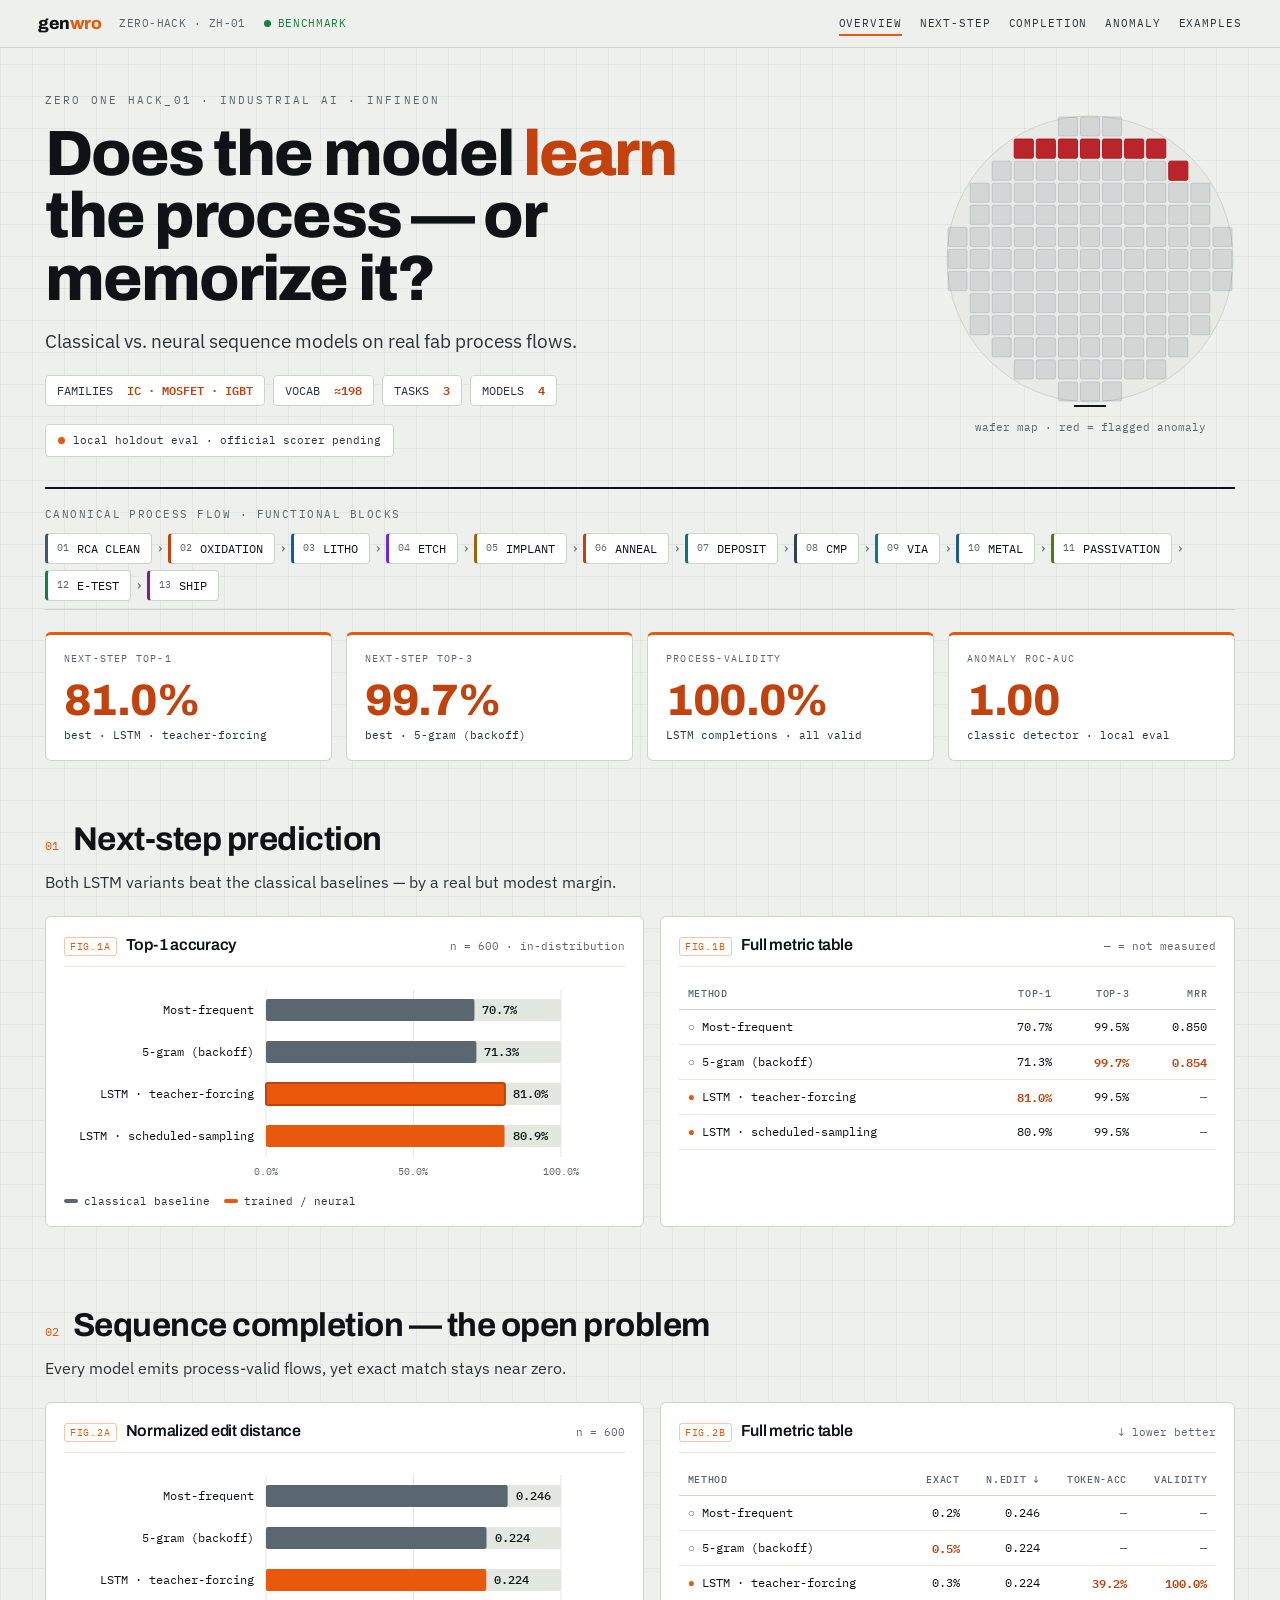
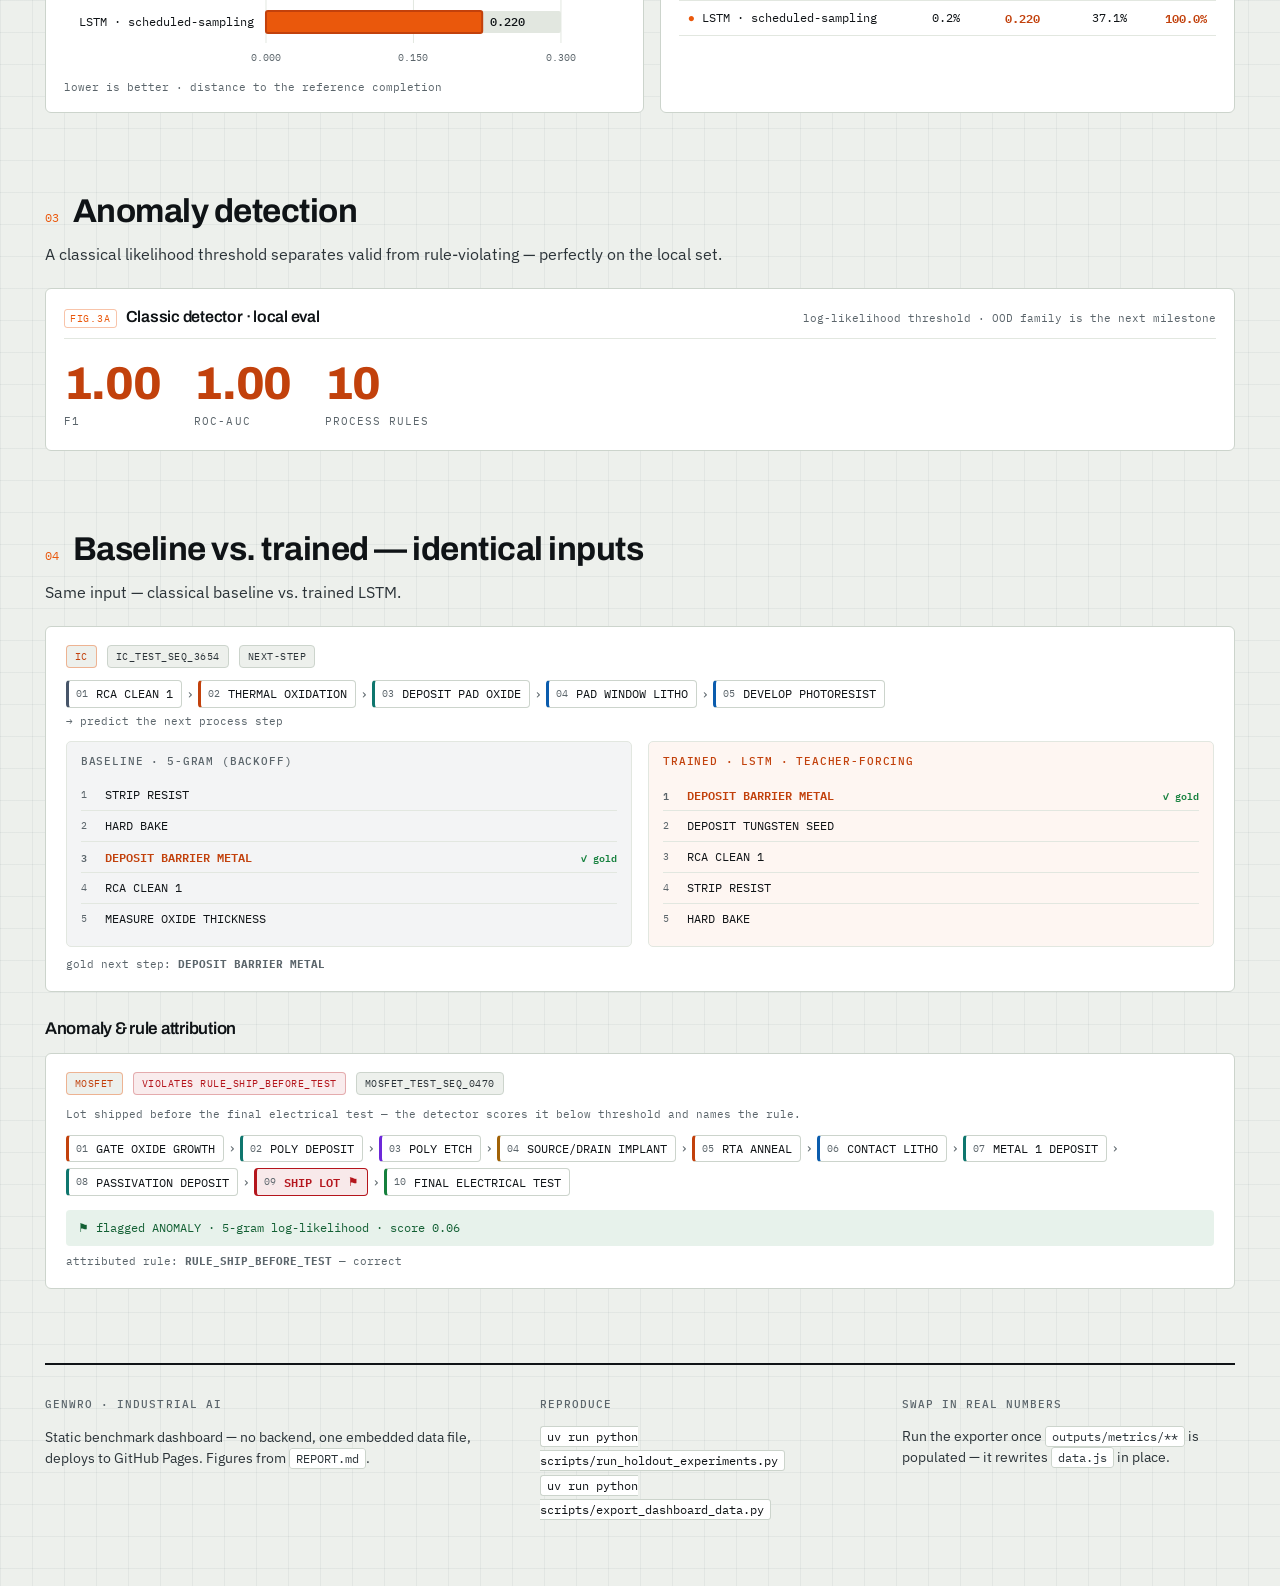
==== dashboard/index.html @ 811a2f26 "feat: add dashboard" ====
<!DOCTYPE html>
<html lang="en">
<head>
  <meta charset="UTF-8" />
  <meta name="viewport" content="width=device-width, initial-scale=1.0" />
  <title>Zero-Hack · Industrial Process-Logic Benchmark</title>
  <meta name="description" content="Benchmarking sequence models on semiconductor fabrication process logic — next-step prediction, sequence completion, and rule-violation anomaly detection across IC / MOSFET / IGBT families." />
  <link rel="preconnect" href="https://fonts.googleapis.com" />
  <link rel="preconnect" href="https://fonts.gstatic.com" crossorigin />
  <link href="https://fonts.googleapis.com/css2?family=Archivo:wght@500;600;700;800&family=IBM+Plex+Mono:wght@400;500&family=IBM+Plex+Sans:wght@400;500;600&display=swap" rel="stylesheet" />
  <link rel="stylesheet" href="assets/css/styles.css" />
</head>
<body>

  <header class="topbar">
    <span class="brand">gen<span class="wro">wro</span></span>
    <span class="doc">ZERO-HACK · ZH-01</span>
    <span class="status"><span class="led"></span>BENCHMARK</span>
    <nav>
      <a href="#overview">Overview</a>
      <a href="#next-step">Next-step</a>
      <a href="#completion">Completion</a>
      <a href="#anomaly">Anomaly</a>
      <a href="#examples">Examples</a>
    </nav>
  </header>

  <div class="wrap">

    <header class="masthead" id="overview">
      <div class="mast-main">
        <div class="eyebrow">Zero One Hack_01 · Industrial AI · Infineon</div>
        <h1 style="margin-top:14px">Does the model <em>learn</em> the process — or memorize it?</h1>
        <p class="lede">Classical vs. neural sequence models on real fab process flows.</p>
        <div class="spec">
          <span>FAMILIES&nbsp; <b>IC · MOSFET · IGBT</b></span>
          <span>VOCAB&nbsp; <b id="spec-vocab">≈198</b></span>
          <span>TASKS&nbsp; <b>3</b></span>
          <span>MODELS&nbsp; <b id="spec-models">4</b></span>
        </div>
        <div class="badge-note"><span class="dot"></span> local holdout eval · official scorer pending</div>
      </div>
      <div class="mast-side">
        <div id="hero-wafer"></div>
        <div class="cap">wafer map · red = flagged anomaly</div>
      </div>
    </header>

    <div class="ribbon">
      <div class="rib-label">Canonical process flow · functional blocks</div>
      <div id="hero-flow"></div>
    </div>

    <div class="kpis" id="kpis"></div>

    <section id="next-step" class="reveal">
      <div class="sec-head"><span class="sec-num">01</span><h2>Next-step prediction</h2></div>
      <p class="sec-lead">Both LSTM variants beat the classical baselines — by a real but modest margin.</p>
      <div class="grid c2">
        <div class="panel">
          <div class="p-head"><div class="ht"><span class="fig">FIG.1A</span><h3>Top-1 accuracy</h3></div><span class="p-note" id="ns-note"></span></div>
          <div id="ns-bar"></div>
          <div class="legend">
            <span><i class="swatch-baseline"></i> classical baseline</span>
            <span><i class="swatch-accent"></i> trained / neural</span>
          </div>
        </div>
        <div class="panel">
          <div class="p-head"><div class="ht"><span class="fig">FIG.1B</span><h3>Full metric table</h3></div><span class="p-note">— = not measured</span></div>
          <div id="ns-table"></div>
        </div>
      </div>
    </section>

    <section id="completion" class="reveal">
      <div class="sec-head"><span class="sec-num">02</span><h2>Sequence completion — the open problem</h2></div>
      <p class="sec-lead">Every model emits process-valid flows, yet exact match stays near zero.</p>
      <div class="grid c2">
        <div class="panel">
          <div class="p-head"><div class="ht"><span class="fig">FIG.2A</span><h3>Normalized edit distance</h3></div><span class="p-note" id="cp-note"></span></div>
          <div id="cp-bar"></div>
          <div class="legend"><span class="muted">lower is better · distance to the reference completion</span></div>
        </div>
        <div class="panel">
          <div class="p-head"><div class="ht"><span class="fig">FIG.2B</span><h3>Full metric table</h3></div><span class="p-note">↓ lower better</span></div>
          <div id="cp-table"></div>
        </div>
      </div>
    </section>

    <section id="anomaly" class="reveal">
      <div class="sec-head"><span class="sec-num">03</span><h2>Anomaly detection</h2></div>
      <p class="sec-lead">A classical likelihood threshold separates valid from rule-violating — perfectly on the local set.</p>
      <div class="panel">
        <div class="p-head"><div class="ht"><span class="fig">FIG.3A</span><h3>Classic detector · local eval</h3></div><span class="p-note">log-likelihood threshold · OOD family is the next milestone</span></div>
        <div class="stat-row" id="an-stats"></div>
      </div>
    </section>

    <section id="examples" class="reveal">
      <div class="sec-head"><span class="sec-num">04</span><h2>Baseline vs. trained — identical inputs</h2></div>
      <p class="sec-lead">Same input — classical baseline vs. trained LSTM.</p>
      <div id="ex-nextstep"></div>
      <h3 style="margin:24px 0 12px; font-size:17px; font-weight:600">Anomaly &amp; rule attribution</h3>
      <div id="ex-anomaly"></div>
    </section>

    <footer>
      <div class="cols">
        <div>
          <h4>genwro · Industrial AI</h4>
          <p style="font-size:14px; color:var(--ink-soft)">Static benchmark dashboard — no backend,
            one embedded data file, deploys to GitHub Pages. Figures from <code>REPORT.md</code>.</p>
        </div>
        <div>
          <h4>Reproduce</h4>
          <div class="repro mono">
            <code>uv run python scripts/run_holdout_experiments.py</code><br/>
            <code>uv run python scripts/export_dashboard_data.py</code>
          </div>
        </div>
        <div>
          <h4>Swap in real numbers</h4>
          <p style="font-size:13.5px; color:var(--ink-soft)">Run the exporter once
            <code>outputs/metrics/**</code> is populated — it rewrites <code>data.js</code> in place.</p>
        </div>
      </div>
    </footer>

  </div>

  <script src="data.js"></script>
  <script src="assets/js/charts.js"></script>
  <script src="assets/js/render.js"></script>
</body>
</html>
---- dashboard/assets/css/styles.css ----
:root {
  --paper:      #edf0ec;
  --panel:      #ffffff;
  --wafer-bg:   #e7eae5;
  --ink:        #0f1316;
  --ink-soft:   #2b3338;
  --muted:      #5b656b;
  --rule:       #ccd4cc;
  --rule-soft:  #e2e7e0;
  --grid:       rgba(20,45,60,.05);

  --accent:     #ea580c;
  --accent-rgb: 234,88,12;
  --accent-deep:#c2410c;
  --baseline:   #5a6670;
  --baseline-rgb:90,102,112;
  --oxide:      #b4151c;
  --oxide-rgb:  180,21,28;
  --gold:       #c2410c;
  --green:      #15803d;
  --amber:      #b45309;

  --maxw: 1640px;
  --ease: cubic-bezier(.22,.61,.36,1);
}

* { box-sizing: border-box; }
html { scroll-behavior: smooth; }
body {
  margin: 0; color: var(--ink);
  font-family: "IBM Plex Sans", system-ui, sans-serif;
  font-size: 16px; line-height: 1.5; -webkit-font-smoothing: antialiased;
  background-color: var(--paper);
  background-image:
    linear-gradient(var(--grid) 1px, transparent 1px),
    linear-gradient(90deg, var(--grid) 1px, transparent 1px);
  background-size: 32px 32px;
}
h1,h2,h3,h4 { font-family: "Archivo", system-ui, sans-serif; margin: 0; letter-spacing: -.015em; }
.mono { font-family: "IBM Plex Mono", ui-monospace, Menlo, monospace; }
.muted { color: var(--muted); }
a { color: var(--accent-deep); text-decoration: none; border-bottom: 1px solid rgba(var(--accent-rgb),.35); }
a:hover { border-bottom-color: var(--accent); }
.wrap { width: min(var(--maxw), 93vw); margin: 0 auto; }
.eyebrow { font-family: "IBM Plex Mono", monospace; font-size: 11px; letter-spacing: .2em; text-transform: uppercase; color: var(--muted); }

.topbar {
  position: sticky; top: 0; z-index: 50; display: flex; align-items: center; gap: 18px;
  padding: 0 max(16px, 3vw); height: 48px;
  background: rgba(237,240,236,.92); backdrop-filter: blur(10px); border-bottom: 1px solid var(--rule);
}
.topbar .brand { font-family: "Archivo", sans-serif; font-weight: 800; font-size: 17px; letter-spacing: -.03em; }
.topbar .brand .wro { color: var(--accent); }
.topbar .doc { font-family: "IBM Plex Mono", monospace; font-size: 11px; color: var(--muted); letter-spacing: .04em; }
.topbar .status { display: inline-flex; align-items: center; gap: 7px; font-family: "IBM Plex Mono", monospace; font-size: 10.5px; color: var(--green); letter-spacing: .06em; }
.topbar .status .led { width: 7px; height: 7px; border-radius: 50%; background: var(--green); animation: led 2.2s infinite; }
@keyframes led { 0%{box-shadow:0 0 0 0 rgba(21,128,61,.5)} 70%{box-shadow:0 0 0 6px rgba(21,128,61,0)} 100%{box-shadow:0 0 0 0 rgba(21,128,61,0)} }
.topbar nav { margin-left: auto; display: flex; gap: 18px; flex-wrap: wrap; }
.topbar nav a { font-family: "IBM Plex Mono", monospace; font-size: 11px; letter-spacing: .08em; text-transform: uppercase; color: var(--ink-soft); border: none; padding: 4px 0; position: relative; }
.topbar nav a::after { content: ""; position: absolute; left: 0; bottom: 0; width: 0; height: 2px; background: var(--accent); transition: width .22s var(--ease); }
.topbar nav a:hover::after, .topbar nav a.active::after { width: 100%; }
@media (max-width: 880px) { .topbar nav { display: none; } }

.masthead { display: grid; grid-template-columns: 1fr auto; gap: 44px; align-items: center; padding: 44px 0 30px; border-bottom: 2px solid var(--ink); }
@media (max-width: 860px) { .masthead { grid-template-columns: 1fr; } }
.mast-main h1 { font-weight: 800; font-size: clamp(34px, 5.2vw, 64px); line-height: .98; letter-spacing: -.03em; max-width: 18ch; }
.mast-main h1 em { font-style: normal; color: var(--accent-deep); }
.mast-main .lede { font-size: clamp(16px, 1.5vw, 19px); color: var(--ink-soft); max-width: 62ch; margin-top: 16px; }
.spec { display: flex; flex-wrap: wrap; gap: 8px; margin: 20px 0 0; }
.spec span { font-family: "IBM Plex Mono", monospace; font-size: 11.5px; border: 1px solid var(--rule); background: var(--panel); padding: 6px 11px; border-radius: 4px; color: var(--ink-soft); }
.spec span b { color: var(--accent-deep); font-weight: 600; }
.mast-side { display: flex; flex-direction: column; align-items: center; gap: 8px; width: 290px; }
@media (max-width: 860px) { .mast-side { width: 230px; } }
.mast-side .cap { font-family: "IBM Plex Mono", monospace; font-size: 10.5px; color: var(--muted); text-align: center; }

.badge-note { display: inline-flex; align-items: center; gap: 8px; margin-top: 18px; font-family: "IBM Plex Mono", monospace; font-size: 11px; color: var(--ink-soft); background: var(--panel); border: 1px solid var(--rule); border-radius: 4px; padding: 7px 12px; }
.badge-note .dot { width: 7px; height: 7px; border-radius: 50%; background: var(--accent); }

.ribbon { padding: 18px 0 8px; border-bottom: 1px solid var(--rule); }
.ribbon .rib-label { font-family: "IBM Plex Mono", monospace; font-size: 10.5px; letter-spacing: .14em; text-transform: uppercase; color: var(--muted); margin-bottom: 10px; }
.zh-flow { display: flex; flex-wrap: wrap; align-items: stretch; gap: 6px; }
.zh-flow-step { display: inline-flex; align-items: center; gap: 8px; padding: 6px 11px 6px 9px; background: var(--panel); border: 1px solid var(--rule); border-left: 3px solid var(--fc); border-radius: 4px; }
.zh-flow.compact .zh-flow-step { padding: 4px 8px 4px 7px; }
.zh-flow-i { font-family: "IBM Plex Mono", monospace; font-size: 9.5px; color: var(--muted); }
.zh-flow-l { font-family: "IBM Plex Mono", monospace; font-size: 11.5px; color: var(--ink); white-space: nowrap; }
.zh-flow-arrow { align-self: center; color: var(--muted); font-size: 14px; }
.zh-flow-step.flag { border-color: var(--oxide); border-left-color: var(--oxide); background: rgba(var(--oxide-rgb),.09); }
.zh-flow-step.flag .zh-flow-l { color: var(--oxide); font-weight: 600; }
.zh-flow-x { color: var(--oxide); font-size: 12px; }

.evalbar { display: flex; flex-wrap: wrap; gap: 10px; align-items: center; padding: 11px 0; font-family: "IBM Plex Mono", monospace; font-size: 11.5px; color: var(--ink-soft); border-bottom: 1px solid var(--rule); }
.evalbar .eb-k { background: var(--ink); color: #fff; padding: 3px 8px; border-radius: 3px; letter-spacing: .1em; font-size: 10px; }
.evalbar .sep { color: var(--muted); }

.kpis { display: grid; grid-template-columns: repeat(4, 1fr); gap: 14px; margin: 22px 0 8px; }
@media (max-width: 820px) { .kpis { grid-template-columns: repeat(2,1fr); } }
.kpi { background: var(--panel); border: 1px solid var(--rule); border-top: 3px solid var(--accent); border-radius: 6px; padding: 16px 18px 16px; }
.kpi .k-label { font-family: "IBM Plex Mono", monospace; font-size: 10px; letter-spacing: .12em; text-transform: uppercase; color: var(--muted); }
.kpi .k-val { font-family: "Archivo", sans-serif; font-weight: 800; font-size: 44px; line-height: 1; margin: 12px 0 5px; font-variant-numeric: tabular-nums; letter-spacing: -.03em; }
.kpi .k-val.accent { color: var(--accent-deep); }
.kpi .k-sub { font-family: "IBM Plex Mono", monospace; font-size: 11px; color: var(--ink-soft); }

section { padding: 46px 0 28px; }
.sec-head { display: flex; align-items: baseline; gap: 14px; margin-bottom: 6px; }
.sec-num { font-family: "IBM Plex Mono", monospace; font-size: 12px; color: var(--accent); padding-top: 5px; }
.sec-head h2 { font-weight: 700; font-size: clamp(23px, 2.6vw, 33px); }
.sec-lead { color: var(--ink-soft); max-width: 80ch; margin: 4px 0 22px; font-size: 16px; }
.sec-lead em { font-style: italic; color: var(--ink); }

.grid { display: grid; gap: 16px; }
.grid.c2 { grid-template-columns: 1.02fr .98fr; }
@media (max-width: 900px) { .grid.c2 { grid-template-columns: 1fr; } }

.panel { background: var(--panel); border: 1px solid var(--rule); border-radius: 6px; padding: 16px 18px; }
.panel .p-head { display: flex; align-items: baseline; justify-content: space-between; gap: 12px; margin-bottom: 12px; padding-bottom: 9px; border-bottom: 1px solid var(--rule-soft); }
.panel .p-head .ht { display: flex; align-items: baseline; gap: 9px; }
.fig { font-family: "IBM Plex Mono", monospace; font-size: 10px; letter-spacing: .08em; color: var(--accent); border: 1px solid rgba(var(--accent-rgb),.35); border-radius: 3px; padding: 1px 5px; }
.panel h3 { font-weight: 600; font-size: 16px; }
.p-note { font-family: "IBM Plex Mono", monospace; font-size: 10.5px; color: var(--muted); }

.callout { background: var(--panel); border: 1px solid var(--rule); border-left: 3px solid var(--accent); border-radius: 6px; padding: 16px 18px; }
.callout h4 { font-weight: 700; font-size: 15px; margin: 0 0 6px; }
.callout p { font-size: 14px; color: var(--ink-soft); margin: 0; }
.callout p em { color: var(--ink); font-style: normal; font-weight: 600; }

.stat-row { display: flex; gap: 34px; align-items: flex-end; padding: 10px 0 4px; }
.stat-v { font-family: "Archivo", sans-serif; font-weight: 800; font-size: 46px; line-height: 1; color: var(--accent-deep); font-variant-numeric: tabular-nums; letter-spacing: -.03em; }
.stat-l { font-family: "IBM Plex Mono", monospace; font-size: 10.5px; letter-spacing: .1em; text-transform: uppercase; color: var(--muted); margin-top: 7px; }

.legend { display: flex; gap: 14px; flex-wrap: wrap; font-family: "IBM Plex Mono", monospace; font-size: 11px; color: var(--ink-soft); margin-top: 10px; }
.legend span { display: inline-flex; align-items: center; gap: 6px; }
.legend i { width: 14px; height: 4px; border-radius: 2px; display: inline-block; }
.swatch-accent { background: var(--accent); }
.swatch-baseline { background: var(--baseline); }

.zh-svg { display: block; overflow: visible; }
.zh-axis { font-family: "IBM Plex Mono", monospace; font-size: 10.5px; fill: var(--muted); }
.zh-grid { stroke: var(--rule-soft); stroke-width: 1; }
.zh-ref { stroke: var(--muted); stroke-dasharray: 2 3; stroke-width: 1; }
.zh-ref-label { font-family: "IBM Plex Mono", monospace; font-size: 9px; fill: var(--muted); }
.zh-rowlabel { font-family: "IBM Plex Mono", monospace; font-size: 12.5px; fill: var(--ink); }
.zh-track { fill: var(--rule-soft); }
.zh-fill { transform-box: fill-box; transform-origin: left center; transition: transform .6s var(--ease); }
.zh-fill.best { stroke: var(--gold); stroke-width: 2; }
.zh-bar:hover .zh-fill { filter: brightness(1.08); }
.zh-val { font-family: "IBM Plex Mono", monospace; font-size: 12px; font-weight: 500; fill: var(--ink); font-variant-numeric: tabular-nums; }
.zh-val.na { fill: var(--muted); }
.zh-wafer .zh-die.bad:hover { filter: brightness(1.12); }

.zh-tip { position: fixed; z-index: 100; pointer-events: none; opacity: 0; background: var(--ink); color: #fff; padding: 8px 11px; border-radius: 5px; font-family: "IBM Plex Mono", monospace; font-size: 11px; line-height: 1.45; box-shadow: 0 8px 24px rgba(0,0,0,.22); transition: opacity .12s; max-width: 260px; }
.zh-tip b { color: #fff; } .zh-tip .muted { color: rgba(255,255,255,.6); }

.dtable { width: 100%; border-collapse: collapse; font-family: "IBM Plex Mono", monospace; font-size: 12px; }
.dtable th { text-align: right; font-weight: 500; color: var(--muted); font-size: 9.5px; letter-spacing: .07em; text-transform: uppercase; padding: 8px 9px; border-bottom: 1px solid var(--rule); }
.dtable th:first-child, .dtable td:first-child { text-align: left; }
.dtable td { padding: 8px 9px; border-bottom: 1px solid var(--rule-soft); text-align: right; font-variant-numeric: tabular-nums; }
.dtable tr:hover td { background: var(--paper); }
.dtable td.m-name { color: var(--ink); }
.dtable .kind-baseline td.m-name::before { content: "○ "; color: var(--baseline); }
.dtable .kind-neural td.m-name::before { content: "● "; color: var(--accent); }
.dtable td.best { color: var(--gold); font-weight: 600; }
.dtable td.na { color: var(--muted); }

.example { background: var(--panel); border: 1px solid var(--rule); border-radius: 6px; padding: 18px 20px; margin-bottom: 16px; }
.ex-meta { display: flex; gap: 10px; align-items: center; flex-wrap: wrap; margin-bottom: 12px; }
.tag { font-family: "IBM Plex Mono", monospace; font-size: 10px; letter-spacing: .05em; text-transform: uppercase; padding: 3px 8px; border-radius: 4px; background: var(--paper); border: 1px solid var(--rule); color: var(--ink-soft); }
.tag.fam { color: var(--accent-deep); border-color: rgba(var(--accent-rgb),.4); }
.tag.rule { color: var(--oxide); background: rgba(var(--oxide-rgb),.08); border-color: rgba(var(--oxide-rgb),.3); }
.tag.ok { color: var(--green); background: rgba(21,128,61,.08); border-color: rgba(21,128,61,.3); }
.seq { display: flex; flex-wrap: wrap; gap: 5px; margin: 4px 0 4px; }
.step { font-family: "IBM Plex Mono", monospace; font-size: 11px; padding: 4px 9px; border-radius: 4px; background: var(--paper); border: 1px solid var(--rule); color: var(--ink-soft); white-space: nowrap; }
.step.gold { background: rgba(var(--accent-rgb),.1); border-color: rgba(var(--accent-rgb),.45); color: var(--accent-deep); font-weight: 600; }
.step.bad { background: rgba(var(--oxide-rgb),.1); border-color: rgba(var(--oxide-rgb),.45); color: var(--oxide); }
.vs { display: grid; grid-template-columns: 1fr 1fr; gap: 16px; }
@media (max-width: 720px) { .vs { grid-template-columns: 1fr; } }
.vs-col { border: 1px solid var(--rule-soft); border-radius: 5px; padding: 12px 14px; }
.vs-col.base { background: rgba(var(--baseline-rgb),.07); }
.vs-col.train { background: rgba(var(--accent-rgb),.05); }
.vs-col h4 { font-family: "IBM Plex Mono", monospace; font-size: 10.5px; letter-spacing: .08em; text-transform: uppercase; margin: 0 0 10px; font-weight: 500; }
.vs-col.base h4 { color: var(--muted); }
.vs-col.train h4 { color: var(--accent-deep); }
.ranklist { list-style: none; margin: 0; padding: 0; counter-reset: rk; }
.ranklist li { display: flex; align-items: center; gap: 10px; padding: 6px 0; border-bottom: 1px solid var(--rule-soft); font-family: "IBM Plex Mono", monospace; font-size: 12px; }
.ranklist li:last-child { border-bottom: none; }
.ranklist li::before { counter-increment: rk; content: counter(rk); color: var(--muted); width: 14px; font-size: 9.5px; }
.ranklist li.hit { color: var(--accent-deep); font-weight: 600; }
.ranklist li.hit::after { content: "✓ gold"; margin-left: auto; color: var(--green); font-size: 9.5px; }
.verdict { font-family: "IBM Plex Mono", monospace; font-size: 12px; padding: 9px 12px; border-radius: 4px; }
.verdict.ok { background: rgba(21,128,61,.1); color: #136034; }

footer { border-top: 2px solid var(--ink); margin-top: 30px; padding: 32px 0 64px; }
footer .cols { display: grid; grid-template-columns: 1.4fr 1fr 1fr; gap: 28px; }
@media (max-width: 760px) { footer .cols { grid-template-columns: 1fr; } }
footer h4 { font-family: "IBM Plex Mono", monospace; font-size: 10.5px; letter-spacing: .1em; text-transform: uppercase; color: var(--muted); margin: 0 0 11px; font-weight: 500; }
footer code { font-family: "IBM Plex Mono", monospace; font-size: 11.5px; background: var(--panel); padding: 2px 6px; border-radius: 3px; border: 1px solid var(--rule); }
footer .repro { font-size: 12.5px; line-height: 1.95; }

.reveal { opacity: 0; transform: translateY(12px); }
.reveal.in { opacity: 1; transform: none; transition: opacity .5s var(--ease), transform .5s var(--ease); }

@keyframes flowin { from { opacity: 0; transform: translateY(6px); } to { opacity: 1; transform: none; } }
@keyframes fadein { from { opacity: 0; } to { opacity: 1; } }
@keyframes pop { from { opacity: 0; transform: translateY(10px); } to { opacity: 1; transform: none; } }
.zh-flow-step { animation: flowin .42s var(--ease) both; }
.zh-wafer { animation: fadein .7s ease both; }
.mast-main h1 { animation: pop .6s var(--ease) both; }
.mast-main .lede { animation: pop .6s var(--ease) .08s both; }
.spec { animation: pop .55s var(--ease) .14s both; }
.kpis .kpi { animation: pop .5s var(--ease) both; }
.kpis .kpi:nth-child(2) { animation-delay: .06s; }
.kpis .kpi:nth-child(3) { animation-delay: .12s; }
.kpis .kpi:nth-child(4) { animation-delay: .18s; }
@media (prefers-reduced-motion: reduce) { *, .zh-fill { animation: none !important; transition: none !important; transform: none !important; } }
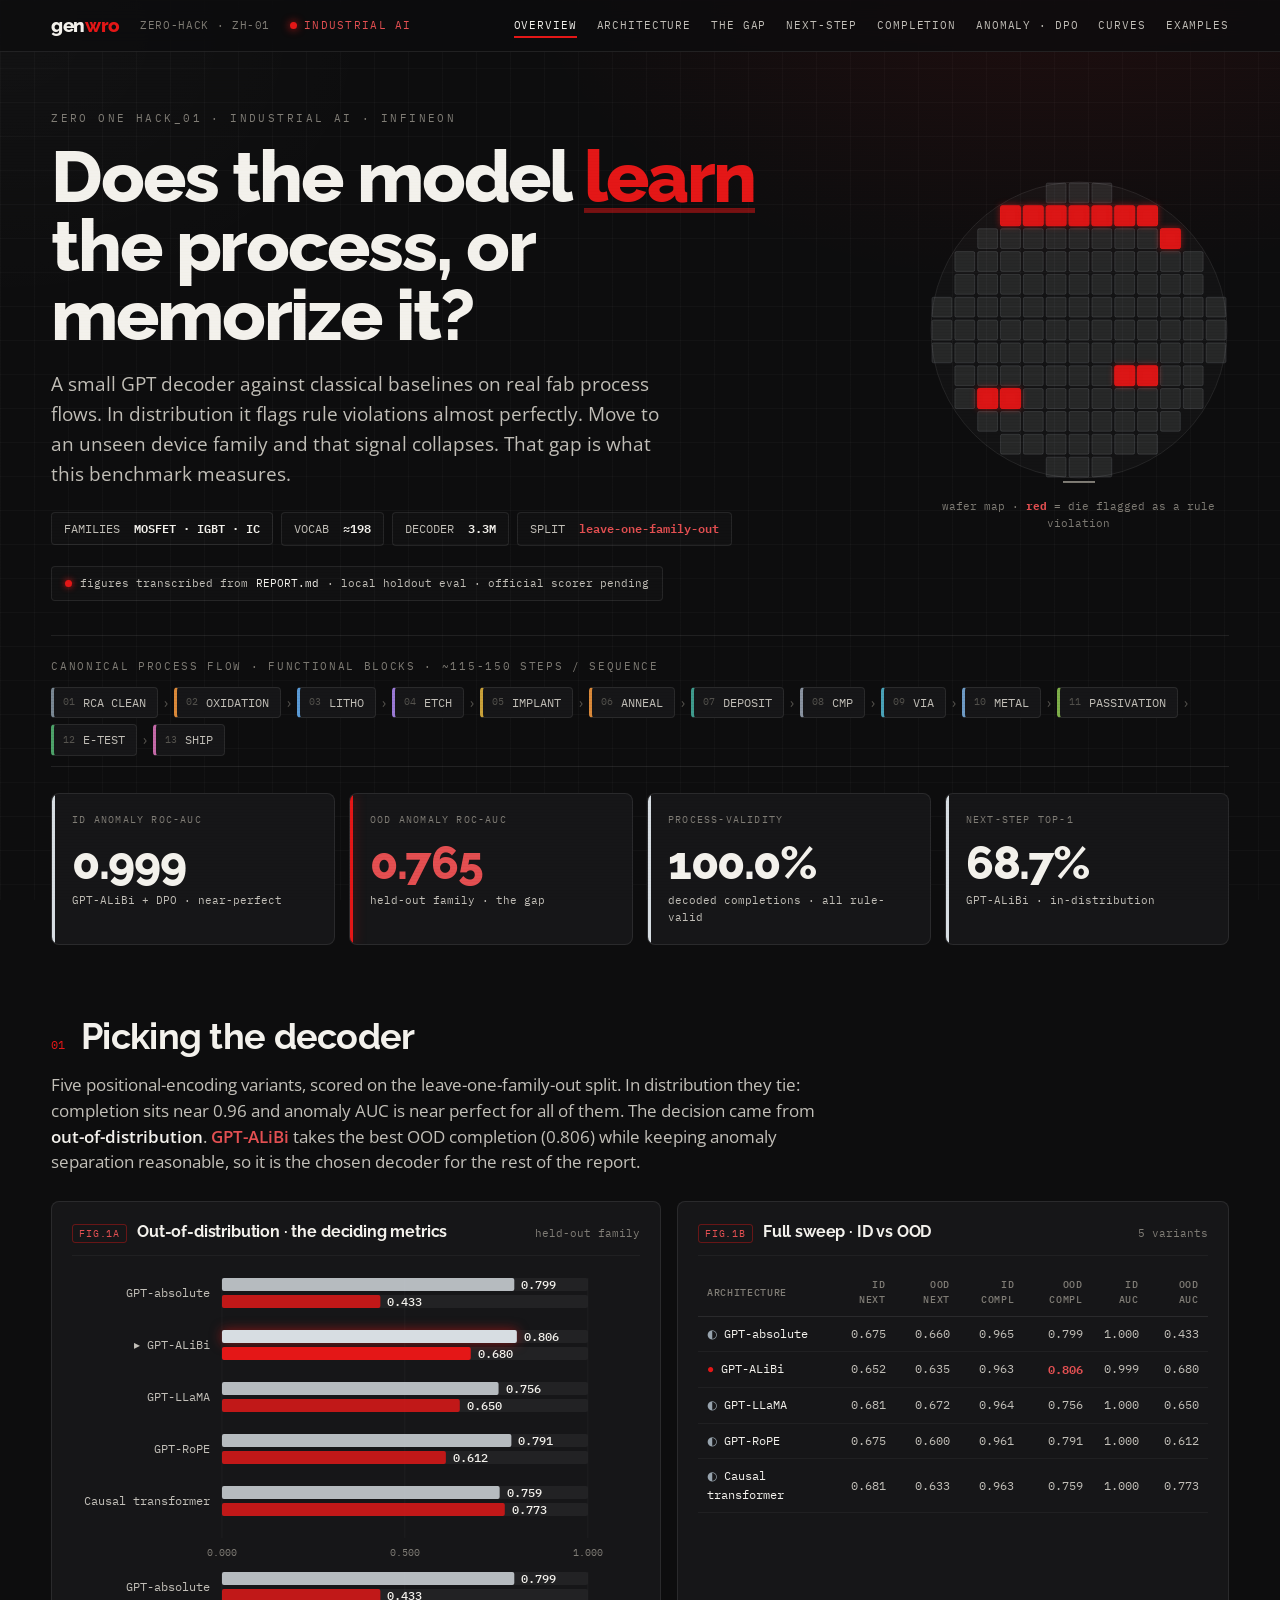
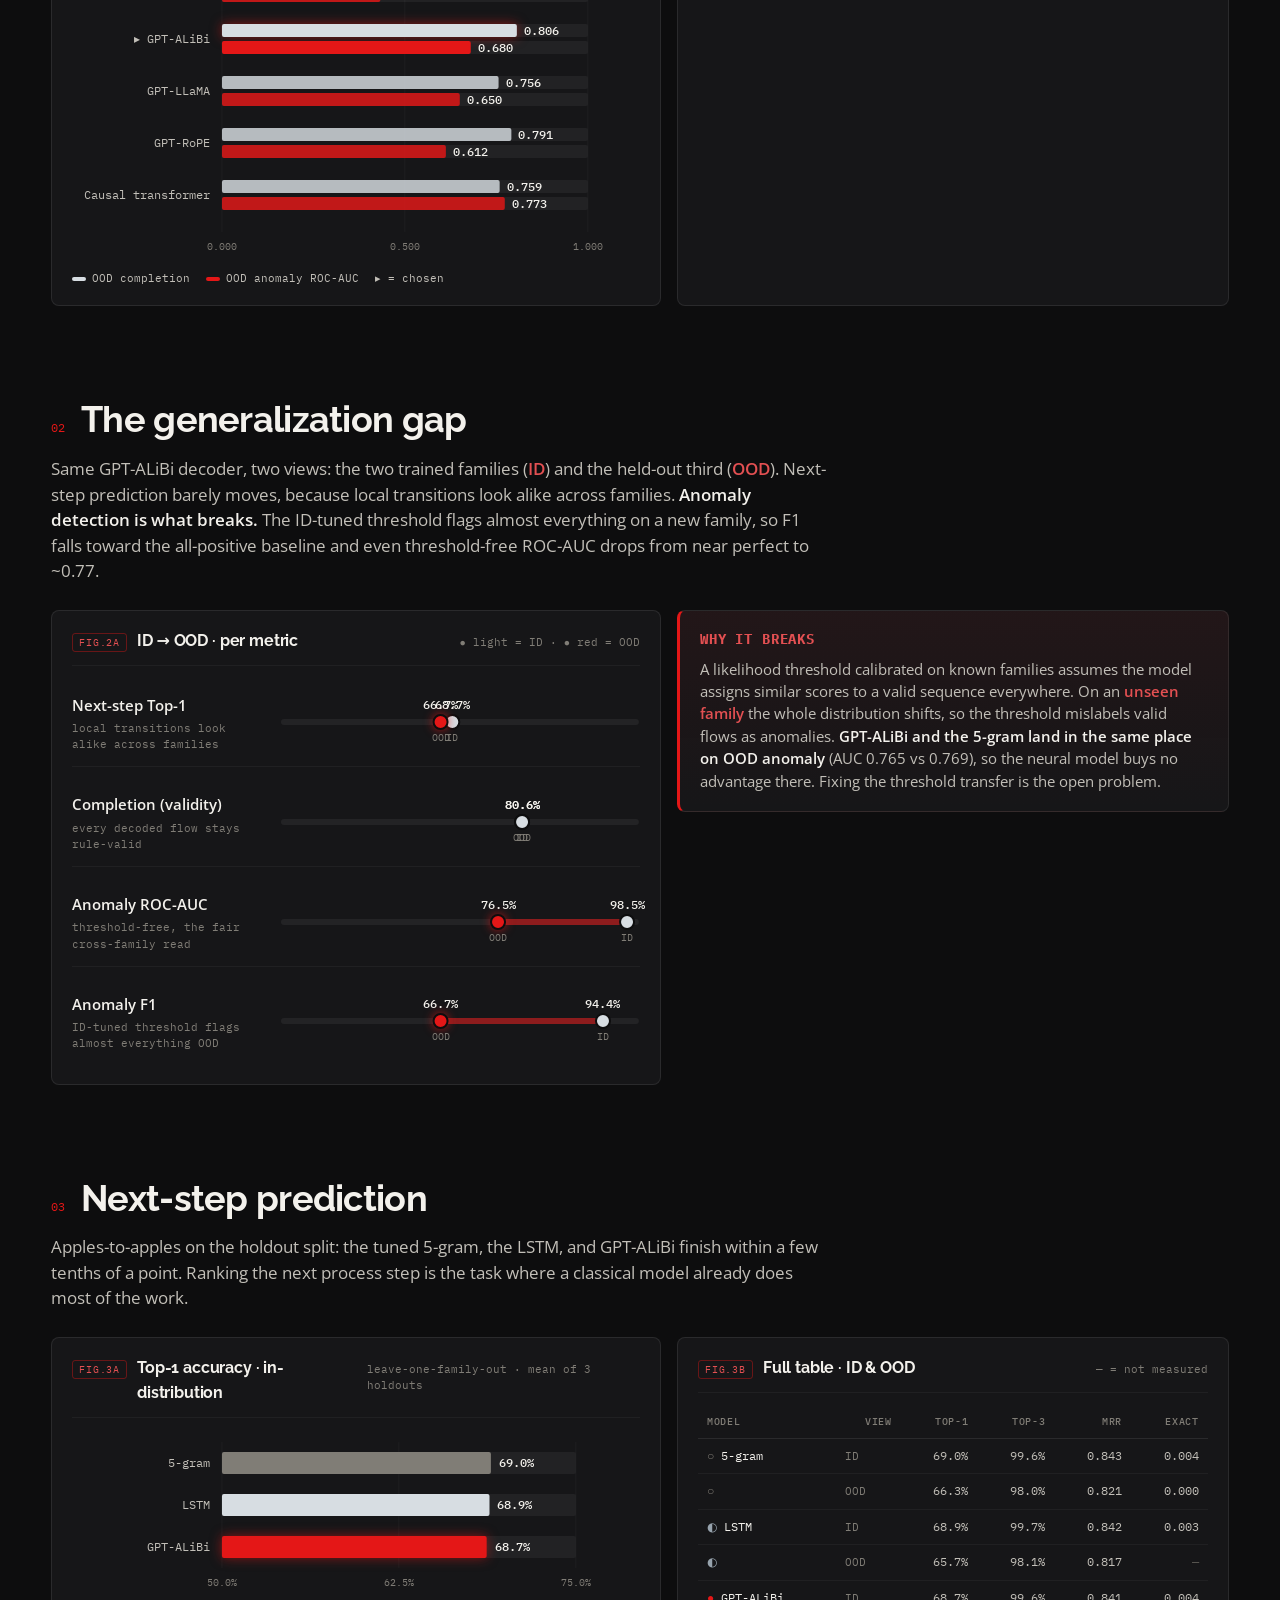
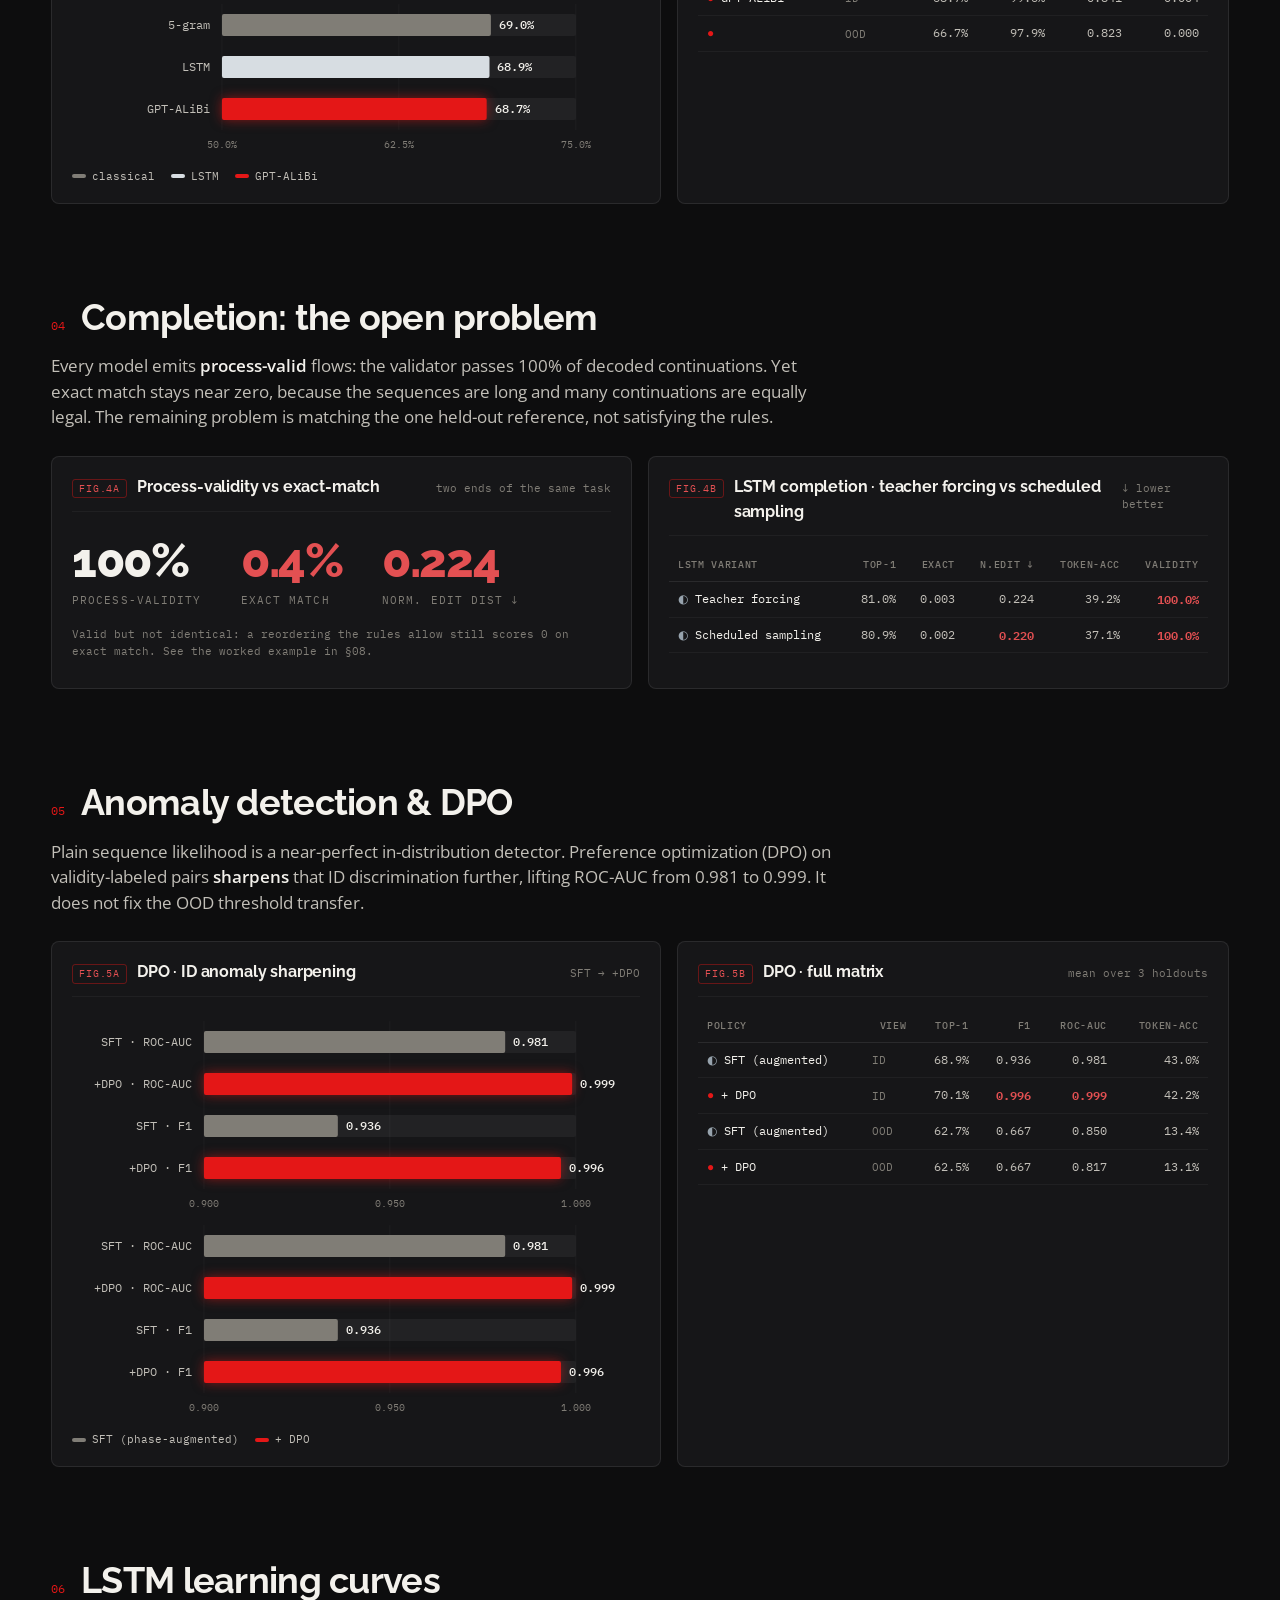
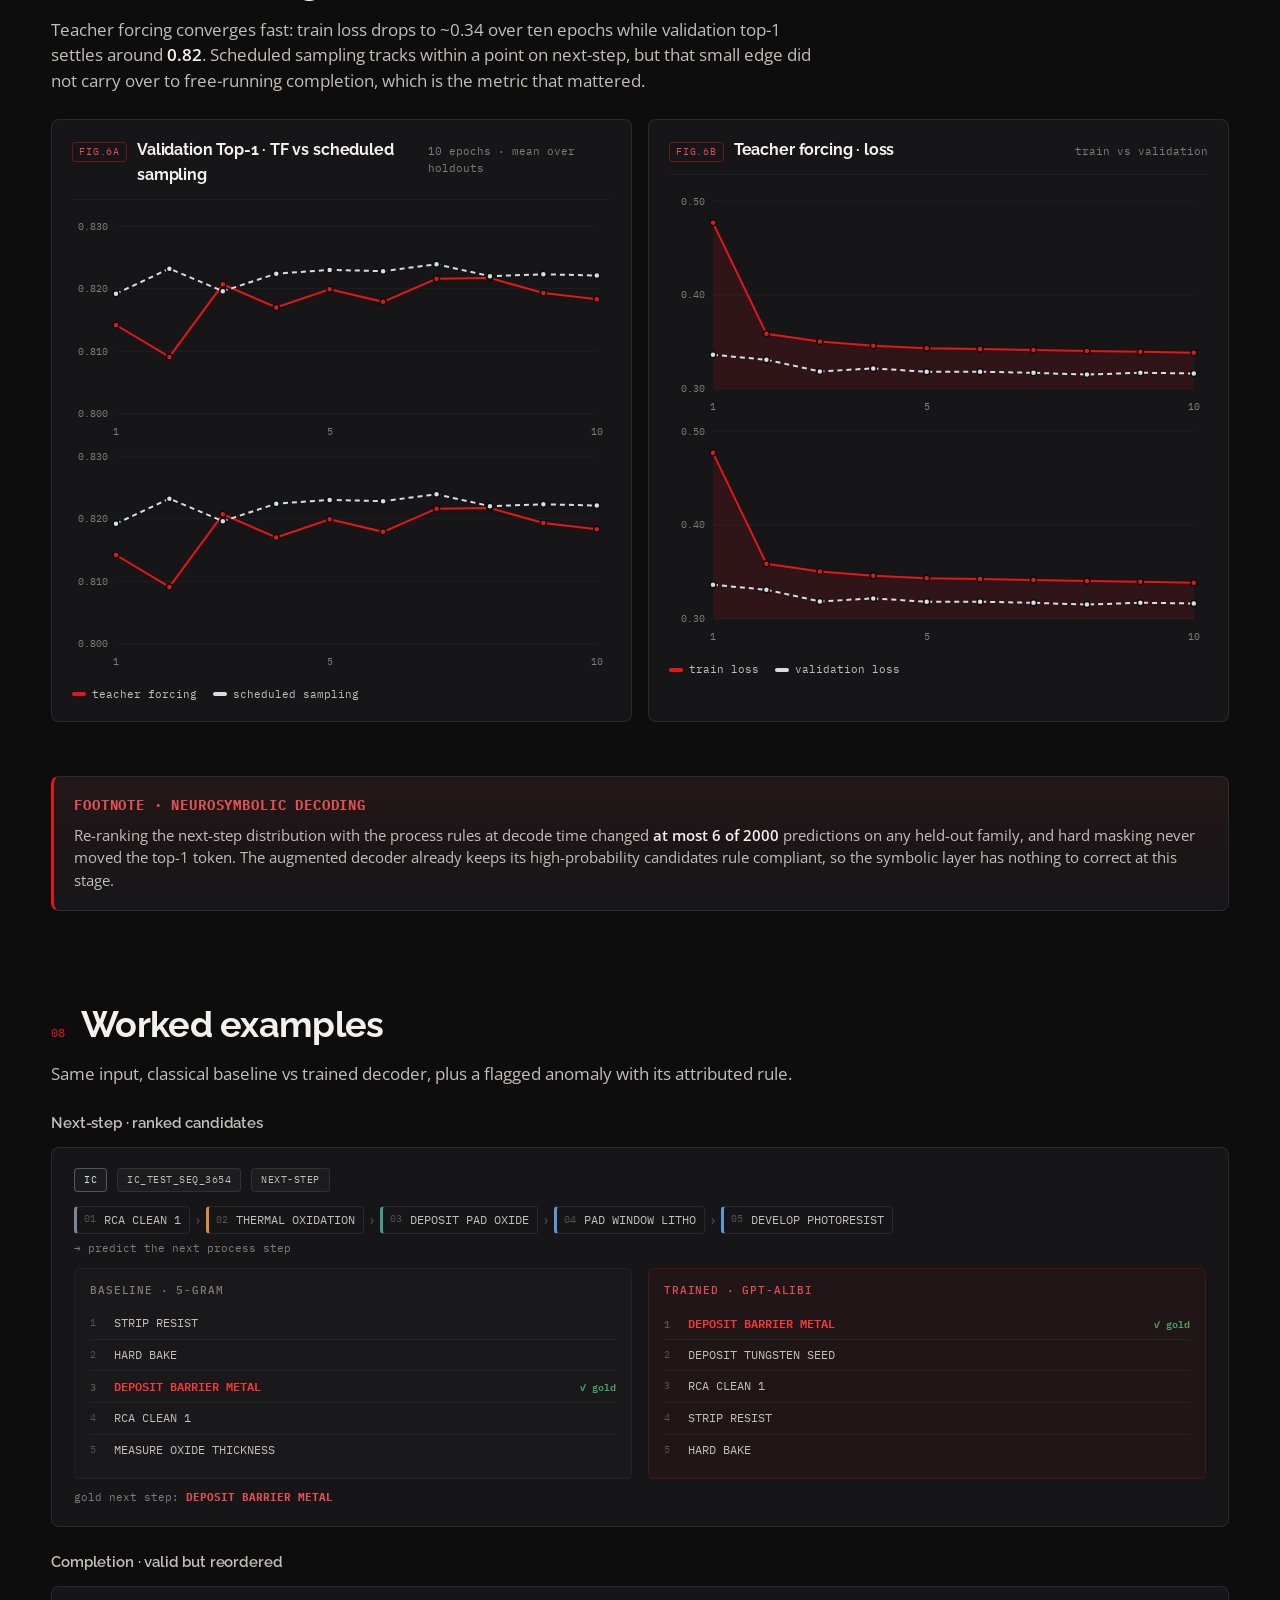
==== commit dadcb4c1: "dashboard" ====
--- a/dashboard/index.html
+++ b/dashboard/index.html
@@ -4,10 +4,10 @@
   <meta charset="UTF-8" />
   <meta name="viewport" content="width=device-width, initial-scale=1.0" />
   <title>Zero-Hack · Industrial Process-Logic Benchmark</title>
-  <meta name="description" content="Benchmarking sequence models on semiconductor fabrication process logic — next-step prediction, sequence completion, and rule-violation anomaly detection across IC / MOSFET / IGBT families." />
+  <meta name="description" content="Sequence models on semiconductor fabrication process logic: next-step prediction, completion, and rule-violation anomaly detection across MOSFET / IGBT / IC families, with a leave-one-family-out generalization test." />
   <link rel="preconnect" href="https://fonts.googleapis.com" />
   <link rel="preconnect" href="https://fonts.gstatic.com" crossorigin />
-  <link href="https://fonts.googleapis.com/css2?family=Archivo:wght@500;600;700;800&family=IBM+Plex+Mono:wght@400;500&family=IBM+Plex+Sans:wght@400;500;600&display=swap" rel="stylesheet" />
+  <link href="https://fonts.googleapis.com/css2?family=Raleway:wght@500;600;700;800&family=Open+Sans:wght@400;500;600&family=IBM+Plex+Mono:wght@400;500&display=swap" rel="stylesheet" />
   <link rel="stylesheet" href="assets/css/styles.css" />
 </head>
 <body>
@@ -15,12 +15,15 @@
   <header class="topbar">
     <span class="brand">gen<span class="wro">wro</span></span>
     <span class="doc">ZERO-HACK · ZH-01</span>
-    <span class="status"><span class="led"></span>BENCHMARK</span>
+    <span class="status"><span class="led"></span>Industrial AI</span>
     <nav>
       <a href="#overview">Overview</a>
-      <a href="#next-step">Next-step</a>
+      <a href="#architecture">Architecture</a>
+      <a href="#gap">The gap</a>
+      <a href="#nextstep">Next-step</a>
       <a href="#completion">Completion</a>
-      <a href="#anomaly">Anomaly</a>
+      <a href="#anomaly">Anomaly · DPO</a>
+      <a href="#curves">Curves</a>
       <a href="#examples">Examples</a>
     </nav>
   </header>
@@ -30,99 +33,210 @@
     <header class="masthead" id="overview">
       <div class="mast-main">
         <div class="eyebrow">Zero One Hack_01 · Industrial AI · Infineon</div>
-        <h1 style="margin-top:14px">Does the model <em>learn</em> the process — or memorize it?</h1>
-        <p class="lede">Classical vs. neural sequence models on real fab process flows.</p>
+        <h1 style="margin-top:16px">Does the model <em>learn</em> the process, or memorize it?</h1>
+        <p class="lede">A small GPT decoder against classical baselines on real fab process flows.
+          In distribution it flags rule violations almost perfectly. Move to an unseen device
+          family and that signal collapses. That gap is what this benchmark measures.</p>
         <div class="spec">
-          <span>FAMILIES&nbsp; <b>IC · MOSFET · IGBT</b></span>
+          <span>FAMILIES&nbsp; <b>MOSFET · IGBT · IC</b></span>
           <span>VOCAB&nbsp; <b id="spec-vocab">≈198</b></span>
-          <span>TASKS&nbsp; <b>3</b></span>
-          <span>MODELS&nbsp; <b id="spec-models">4</b></span>
-        </div>
-        <div class="badge-note"><span class="dot"></span> local holdout eval · official scorer pending</div>
+          <span>DECODER&nbsp; <b id="spec-params">3.3M</b></span>
+          <span>SPLIT&nbsp; <b class="r">leave-one-family-out</b></span>
+        </div>
+        <div class="badge-note"><span class="dot"></span> figures transcribed from <code style="all:unset;font-family:inherit;color:var(--ink)">REPORT.md</code> · local holdout eval · official scorer pending</div>
       </div>
       <div class="mast-side">
         <div id="hero-wafer"></div>
-        <div class="cap">wafer map · red = flagged anomaly</div>
+        <div class="cap">wafer map · <b>red</b> = die flagged as a rule violation</div>
       </div>
     </header>
 
     <div class="ribbon">
-      <div class="rib-label">Canonical process flow · functional blocks</div>
+      <div class="rib-label">Canonical process flow · functional blocks · ~115-150 steps / sequence</div>
       <div id="hero-flow"></div>
     </div>
 
     <div class="kpis" id="kpis"></div>
 
-    <section id="next-step" class="reveal">
-      <div class="sec-head"><span class="sec-num">01</span><h2>Next-step prediction</h2></div>
-      <p class="sec-lead">Both LSTM variants beat the classical baselines — by a real but modest margin.</p>
+    <!-- 01 · ARCHITECTURE SWEEP -->
+    <section id="architecture" class="reveal">
+      <div class="sec-head"><span class="sec-num">01</span><h2>Picking the decoder</h2></div>
+      <p class="sec-lead">Five positional-encoding variants, scored on the leave-one-family-out split.
+        In distribution they tie: completion sits near 0.96 and anomaly AUC is near perfect for all of them.
+        The decision came from <em>out-of-distribution</em>. <b>GPT-ALiBi</b> takes the best OOD completion (0.806)
+        while keeping anomaly separation reasonable, so it is the chosen decoder for the rest of the report.</p>
+      <div class="grid c2u">
+        <div class="panel">
+          <div class="p-head"><div class="ht"><span class="fig">FIG.1A</span><h3>Out-of-distribution · the deciding metrics</h3></div><span class="p-note">held-out family</span></div>
+          <div id="arch-bar"></div>
+          <div class="legend">
+            <span><i class="sw-id"></i> OOD completion</span>
+            <span><i class="sw-red"></i> OOD anomaly ROC-AUC</span>
+            <span>▸ = chosen</span>
+          </div>
+        </div>
+        <div class="panel">
+          <div class="p-head"><div class="ht"><span class="fig">FIG.1B</span><h3>Full sweep · ID vs OOD</h3></div><span class="p-note">5 variants</span></div>
+          <div id="arch-table"></div>
+        </div>
+      </div>
+    </section>
+
+    <!-- 02 · THE GENERALIZATION GAP -->
+    <section id="gap" class="reveal">
+      <div class="sec-head"><span class="sec-num">02</span><h2>The generalization gap</h2></div>
+      <p class="sec-lead">Same GPT-ALiBi decoder, two views: the two trained families (<b>ID</b>) and the held-out third (<b>OOD</b>).
+        Next-step prediction barely moves, because local transitions look alike across families. <em>Anomaly detection is what breaks.</em>
+        The ID-tuned threshold flags almost everything on a new family, so F1 falls toward the all-positive baseline and even
+        threshold-free ROC-AUC drops from near perfect to ~0.77.</p>
+      <div class="grid c2u">
+        <div class="panel">
+          <div class="p-head"><div class="ht"><span class="fig">FIG.2A</span><h3>ID → OOD · per metric</h3></div><span class="p-note">● light = ID · ● red = OOD</span></div>
+          <div class="gap-grid" id="gap-rows"></div>
+        </div>
+        <div class="callout" style="align-self:start">
+          <h4>Why it breaks</h4>
+          <p>A likelihood threshold calibrated on known families assumes the model assigns
+            similar scores to a valid sequence everywhere. On an <b>unseen family</b> the whole distribution shifts,
+            so the threshold mislabels valid flows as anomalies. <em>GPT-ALiBi and the 5-gram land in the same place
+            on OOD anomaly</em> (AUC 0.765 vs 0.769), so the neural model buys no advantage there. Fixing the threshold
+            transfer is the open problem.</p>
+        </div>
+      </div>
+    </section>
+
+    <!-- 03 · NEXT-STEP -->
+    <section id="nextstep" class="reveal">
+      <div class="sec-head"><span class="sec-num">03</span><h2>Next-step prediction</h2></div>
+      <p class="sec-lead">Apples-to-apples on the holdout split: the tuned 5-gram, the LSTM, and GPT-ALiBi finish within
+        a few tenths of a point. Ranking the next process step is the task where a classical model already does most of the work.</p>
+      <div class="grid c2u">
+        <div class="panel">
+          <div class="p-head"><div class="ht"><span class="fig">FIG.3A</span><h3>Top-1 accuracy · in-distribution</h3></div><span class="p-note" id="ns-note"></span></div>
+          <div id="ns-bar"></div>
+          <div class="legend">
+            <span><i class="sw-classic"></i> classical</span>
+            <span><i class="sw-id"></i> LSTM</span>
+            <span><i class="sw-red"></i> GPT-ALiBi</span>
+          </div>
+        </div>
+        <div class="panel">
+          <div class="p-head"><div class="ht"><span class="fig">FIG.3B</span><h3>Full table · ID &amp; OOD</h3></div><span class="p-note">— = not measured</span></div>
+          <div id="ns-table"></div>
+        </div>
+      </div>
+    </section>
+
+    <!-- 04 · COMPLETION -->
+    <section id="completion" class="reveal">
+      <div class="sec-head"><span class="sec-num">04</span><h2>Completion: the open problem</h2></div>
+      <p class="sec-lead">Every model emits <em>process-valid</em> flows: the validator passes 100% of decoded continuations.
+        Yet exact match stays near zero, because the sequences are long and many continuations are equally legal.
+        The remaining problem is matching the one held-out reference, not satisfying the rules.</p>
       <div class="grid c2">
         <div class="panel">
-          <div class="p-head"><div class="ht"><span class="fig">FIG.1A</span><h3>Top-1 accuracy</h3></div><span class="p-note" id="ns-note"></span></div>
-          <div id="ns-bar"></div>
-          <div class="legend">
-            <span><i class="swatch-baseline"></i> classical baseline</span>
-            <span><i class="swatch-accent"></i> trained / neural</span>
-          </div>
-        </div>
-        <div class="panel">
-          <div class="p-head"><div class="ht"><span class="fig">FIG.1B</span><h3>Full metric table</h3></div><span class="p-note">— = not measured</span></div>
-          <div id="ns-table"></div>
-        </div>
-      </div>
-    </section>
-
-    <section id="completion" class="reveal">
-      <div class="sec-head"><span class="sec-num">02</span><h2>Sequence completion — the open problem</h2></div>
-      <p class="sec-lead">Every model emits process-valid flows, yet exact match stays near zero.</p>
+          <div class="p-head"><div class="ht"><span class="fig">FIG.4A</span><h3>Process-validity vs exact-match</h3></div><span class="p-note">two ends of the same task</span></div>
+          <div class="stat-row" id="cp-stats"></div>
+          <p class="p-note" style="margin-top:14px;line-height:1.6">Valid but not identical: a reordering the
+            rules allow still scores 0 on exact match. See the worked example in §08.</p>
+        </div>
+        <div class="panel">
+          <div class="p-head"><div class="ht"><span class="fig">FIG.4B</span><h3>LSTM completion · teacher forcing vs scheduled sampling</h3></div><span class="p-note">↓ lower better</span></div>
+          <div id="cp-table"></div>
+        </div>
+      </div>
+    </section>
+
+    <!-- 05 · ANOMALY + DPO -->
+    <section id="anomaly" class="reveal">
+      <div class="sec-head"><span class="sec-num">05</span><h2>Anomaly detection &amp; DPO</h2></div>
+      <p class="sec-lead">Plain sequence likelihood is a near-perfect in-distribution detector. Preference optimization (DPO)
+        on validity-labeled pairs <em>sharpens</em> that ID discrimination further, lifting ROC-AUC from 0.981 to 0.999.
+        It does not fix the OOD threshold transfer.</p>
+      <div class="grid c2u">
+        <div class="panel">
+          <div class="p-head"><div class="ht"><span class="fig">FIG.5A</span><h3>DPO · ID anomaly sharpening</h3></div><span class="p-note">SFT → +DPO</span></div>
+          <div id="dpo-bar"></div>
+          <div class="legend">
+            <span><i class="sw-classic"></i> SFT (phase-augmented)</span>
+            <span><i class="sw-red"></i> + DPO</span>
+          </div>
+        </div>
+        <div class="panel">
+          <div class="p-head"><div class="ht"><span class="fig">FIG.5B</span><h3>DPO · full matrix</h3></div><span class="p-note">mean over 3 holdouts</span></div>
+          <div id="dpo-table"></div>
+        </div>
+      </div>
+    </section>
+
+    <!-- 06 · LEARNING CURVES -->
+    <section id="curves" class="reveal">
+      <div class="sec-head"><span class="sec-num">06</span><h2>LSTM learning curves</h2></div>
+      <p class="sec-lead">Teacher forcing converges fast: train loss drops to ~0.34 over ten epochs while validation top-1
+        settles around <em>0.82</em>. Scheduled sampling tracks within a point on next-step, but that small edge did not carry
+        over to free-running completion, which is the metric that mattered.</p>
       <div class="grid c2">
         <div class="panel">
-          <div class="p-head"><div class="ht"><span class="fig">FIG.2A</span><h3>Normalized edit distance</h3></div><span class="p-note" id="cp-note"></span></div>
-          <div id="cp-bar"></div>
-          <div class="legend"><span class="muted">lower is better · distance to the reference completion</span></div>
-        </div>
-        <div class="panel">
-          <div class="p-head"><div class="ht"><span class="fig">FIG.2B</span><h3>Full metric table</h3></div><span class="p-note">↓ lower better</span></div>
-          <div id="cp-table"></div>
-        </div>
-      </div>
-    </section>
-
-    <section id="anomaly" class="reveal">
-      <div class="sec-head"><span class="sec-num">03</span><h2>Anomaly detection</h2></div>
-      <p class="sec-lead">A classical likelihood threshold separates valid from rule-violating — perfectly on the local set.</p>
-      <div class="panel">
-        <div class="p-head"><div class="ht"><span class="fig">FIG.3A</span><h3>Classic detector · local eval</h3></div><span class="p-note">log-likelihood threshold · OOD family is the next milestone</span></div>
-        <div class="stat-row" id="an-stats"></div>
-      </div>
-    </section>
-
+          <div class="p-head"><div class="ht"><span class="fig">FIG.6A</span><h3>Validation Top-1 · TF vs scheduled sampling</h3></div><span class="p-note">10 epochs · mean over holdouts</span></div>
+          <div id="curve-top1"></div>
+          <div class="legend">
+            <span><i class="sw-red"></i> teacher forcing</span>
+            <span><i class="sw-id"></i> scheduled sampling</span>
+          </div>
+        </div>
+        <div class="panel">
+          <div class="p-head"><div class="ht"><span class="fig">FIG.6B</span><h3>Teacher forcing · loss</h3></div><span class="p-note">train vs validation</span></div>
+          <div id="curve-loss"></div>
+          <div class="legend">
+            <span><i class="sw-red"></i> train loss</span>
+            <span><i class="sw-id"></i> validation loss</span>
+          </div>
+        </div>
+      </div>
+    </section>
+
+    <!-- 07 · NEUROSYMBOLIC NOTE -->
+    <section class="reveal" style="padding-top:24px">
+      <div class="callout">
+        <h4>Footnote · neurosymbolic decoding</h4>
+        <p>Re-ranking the next-step distribution with the process rules at decode time changed <em>at most 6 of 2000</em>
+          predictions on any held-out family, and hard masking never moved the top-1 token. The augmented decoder already
+          keeps its high-probability candidates rule compliant, so the symbolic layer has nothing to correct at this stage.</p>
+      </div>
+    </section>
+
+    <!-- 08 · EXAMPLES -->
     <section id="examples" class="reveal">
-      <div class="sec-head"><span class="sec-num">04</span><h2>Baseline vs. trained — identical inputs</h2></div>
-      <p class="sec-lead">Same input — classical baseline vs. trained LSTM.</p>
+      <div class="sec-head"><span class="sec-num">08</span><h2>Worked examples</h2></div>
+      <p class="sec-lead">Same input, classical baseline vs trained decoder, plus a flagged anomaly with its attributed rule.</p>
+      <h3 style="margin:6px 0 12px;font-size:15px;font-weight:600;color:var(--ink-soft)">Next-step · ranked candidates</h3>
       <div id="ex-nextstep"></div>
-      <h3 style="margin:24px 0 12px; font-size:17px; font-weight:600">Anomaly &amp; rule attribution</h3>
+      <h3 style="margin:24px 0 12px;font-size:15px;font-weight:600;color:var(--ink-soft)">Completion · valid but reordered</h3>
+      <div id="ex-completion"></div>
+      <h3 style="margin:24px 0 12px;font-size:15px;font-weight:600;color:var(--ink-soft)">Anomaly &amp; rule attribution</h3>
       <div id="ex-anomaly"></div>
     </section>
 
     <footer>
       <div class="cols">
         <div>
-          <h4>genwro · Industrial AI</h4>
-          <p style="font-size:14px; color:var(--ink-soft)">Static benchmark dashboard — no backend,
-            one embedded data file, deploys to GitHub Pages. Figures from <code>REPORT.md</code>.</p>
+          <h4>genwro · Industrial AI · Infineon</h4>
+          <p>Static benchmark dashboard: no backend, one embedded data file, deploys to GitHub Pages.
+            Every figure is transcribed from <code>REPORT.md</code> and traceable to its source table.</p>
+          <div class="team" id="team" style="margin-top:14px"></div>
         </div>
         <div>
           <h4>Reproduce</h4>
           <div class="repro mono">
-            <code>uv run python scripts/run_holdout_experiments.py</code><br/>
-            <code>uv run python scripts/export_dashboard_data.py</code>
+            <code>uv sync</code><br/>
+            <code>sbatch slurm/run_holdout_gpt_alibi.sbatch</code><br/>
+            <code>sbatch slurm/train_gpt_dpo.sbatch</code>
           </div>
         </div>
         <div>
-          <h4>Swap in real numbers</h4>
-          <p style="font-size:13.5px; color:var(--ink-soft)">Run the exporter once
-            <code>outputs/metrics/**</code> is populated — it rewrites <code>data.js</code> in place.</p>
+          <h4>Honest by construction</h4>
+          <p style="font-size:13.5px">ID numbers are strong; the OOD gap is real and unsolved.
+            This page reports both. See <code>REPORT.md</code> §3 for the full method.</p>
         </div>
       </div>
     </footer>
--- a/dashboard/assets/css/styles.css
+++ b/dashboard/assets/css/styles.css
@@ -1,26 +1,43 @@
+/* ==========================================================================
+   Zero-Hack · fab-instrument dashboard
+   Brand: genwro.ai.pwr.edu.pl — signature red #e41717 on near-black,
+   Raleway (display) + Open Sans (body). ID reads cool/light, OOD reads red.
+   ========================================================================== */
+
 :root {
-  --paper:      #edf0ec;
-  --panel:      #ffffff;
-  --wafer-bg:   #e7eae5;
-  --ink:        #0f1316;
-  --ink-soft:   #2b3338;
-  --muted:      #5b656b;
-  --rule:       #ccd4cc;
-  --rule-soft:  #e2e7e0;
-  --grid:       rgba(20,45,60,.05);
-
-  --accent:     #ea580c;
-  --accent-rgb: 234,88,12;
-  --accent-deep:#c2410c;
-  --baseline:   #5a6670;
-  --baseline-rgb:90,102,112;
-  --oxide:      #b4151c;
-  --oxide-rgb:  180,21,28;
-  --gold:       #c2410c;
-  --green:      #15803d;
-  --amber:      #b45309;
-
-  --maxw: 1640px;
+  /* surfaces — warm near-black, layered */
+  --bg:        #0d0d0e;
+  --bg-2:      #0a0a0b;
+  --panel:     #161618;
+  --panel-2:   #1c1c1f;
+  --panel-hi:  #232327;
+
+  /* ink */
+  --ink:       #f3f1ec;
+  --ink-soft:  #c2bfb8;
+  --muted:     #807d76;
+  --faint:     #56544f;
+
+  /* lines */
+  --line:      rgba(255,255,255,.085);
+  --line-soft: rgba(255,255,255,.045);
+  --grid:      rgba(255,255,255,.022);
+
+  /* genwro red + family */
+  --red:        #e41717;
+  --red-rgb:    228,23,23;
+  --red-bright: #ff3636;
+  --red-warm:   #e35052;
+  --red-deep:   #b30f0f;
+
+  /* semantic: ID = cool steel, OOD/anomaly = red */
+  --id:        #d7dde2;
+  --id-rgb:    215,221,226;
+  --id-deep:   #97a3ad;
+  --ok:        #4ea36a;
+  --ok-rgb:    78,163,106;
+
+  --maxw: 1660px;
   --ease: cubic-bezier(.22,.61,.36,1);
 }
 
@@ -28,186 +45,233 @@
 html { scroll-behavior: smooth; }
 body {
   margin: 0; color: var(--ink);
-  font-family: "IBM Plex Sans", system-ui, sans-serif;
-  font-size: 16px; line-height: 1.5; -webkit-font-smoothing: antialiased;
-  background-color: var(--paper);
+  font-family: "Open Sans", system-ui, sans-serif;
+  font-size: 16px; line-height: 1.55; -webkit-font-smoothing: antialiased;
+  background-color: var(--bg);
   background-image:
+    radial-gradient(900px 600px at 82% -8%, rgba(var(--red-rgb),.10), transparent 60%),
+    radial-gradient(700px 500px at 0% 4%, rgba(255,255,255,.025), transparent 55%),
     linear-gradient(var(--grid) 1px, transparent 1px),
     linear-gradient(90deg, var(--grid) 1px, transparent 1px);
-  background-size: 32px 32px;
-}
-h1,h2,h3,h4 { font-family: "Archivo", system-ui, sans-serif; margin: 0; letter-spacing: -.015em; }
+  background-size: auto, auto, 34px 34px, 34px 34px;
+  background-attachment: fixed, fixed, fixed, fixed;
+}
+/* faint scanline / grain overlay for the instrument feel */
+body::after {
+  content: ""; position: fixed; inset: 0; z-index: 999; pointer-events: none;
+  background: repeating-linear-gradient(0deg, rgba(0,0,0,.16) 0 1px, transparent 1px 3px);
+  mix-blend-mode: overlay; opacity: .35;
+}
+
+h1,h2,h3,h4 { font-family: "Raleway", system-ui, sans-serif; margin: 0; letter-spacing: -.01em; }
 .mono { font-family: "IBM Plex Mono", ui-monospace, Menlo, monospace; }
 .muted { color: var(--muted); }
-a { color: var(--accent-deep); text-decoration: none; border-bottom: 1px solid rgba(var(--accent-rgb),.35); }
-a:hover { border-bottom-color: var(--accent); }
-.wrap { width: min(var(--maxw), 93vw); margin: 0 auto; }
-.eyebrow { font-family: "IBM Plex Mono", monospace; font-size: 11px; letter-spacing: .2em; text-transform: uppercase; color: var(--muted); }
-
+a { color: var(--red-warm); text-decoration: none; border-bottom: 1px solid rgba(var(--red-rgb),.4); }
+a:hover { color: var(--red-bright); border-bottom-color: var(--red-bright); }
+.wrap { width: min(var(--maxw), 92vw); margin: 0 auto; }
+.eyebrow { font-family: "IBM Plex Mono", monospace; font-size: 11px; letter-spacing: .22em; text-transform: uppercase; color: var(--muted); }
+
+/* ---- top bar ---- */
 .topbar {
-  position: sticky; top: 0; z-index: 50; display: flex; align-items: center; gap: 18px;
-  padding: 0 max(16px, 3vw); height: 48px;
-  background: rgba(237,240,236,.92); backdrop-filter: blur(10px); border-bottom: 1px solid var(--rule);
-}
-.topbar .brand { font-family: "Archivo", sans-serif; font-weight: 800; font-size: 17px; letter-spacing: -.03em; }
-.topbar .brand .wro { color: var(--accent); }
-.topbar .doc { font-family: "IBM Plex Mono", monospace; font-size: 11px; color: var(--muted); letter-spacing: .04em; }
-.topbar .status { display: inline-flex; align-items: center; gap: 7px; font-family: "IBM Plex Mono", monospace; font-size: 10.5px; color: var(--green); letter-spacing: .06em; }
-.topbar .status .led { width: 7px; height: 7px; border-radius: 50%; background: var(--green); animation: led 2.2s infinite; }
-@keyframes led { 0%{box-shadow:0 0 0 0 rgba(21,128,61,.5)} 70%{box-shadow:0 0 0 6px rgba(21,128,61,0)} 100%{box-shadow:0 0 0 0 rgba(21,128,61,0)} }
-.topbar nav { margin-left: auto; display: flex; gap: 18px; flex-wrap: wrap; }
+  position: sticky; top: 0; z-index: 50; display: flex; align-items: center; gap: 20px;
+  padding: 0 max(16px, 4vw); height: 52px;
+  background: rgba(13,13,14,.82); backdrop-filter: blur(12px) saturate(1.2);
+  border-bottom: 1px solid var(--line);
+}
+.topbar .brand { font-family: "Raleway", sans-serif; font-weight: 800; font-size: 19px; letter-spacing: -.02em; text-transform: lowercase; }
+.topbar .brand .wro { color: var(--red); }
+.topbar .doc { font-family: "IBM Plex Mono", monospace; font-size: 11px; color: var(--muted); letter-spacing: .06em; }
+.topbar .status { display: inline-flex; align-items: center; gap: 7px; font-family: "IBM Plex Mono", monospace; font-size: 10.5px; color: var(--red-warm); letter-spacing: .12em; text-transform: uppercase; }
+.topbar .status .led { width: 7px; height: 7px; border-radius: 50%; background: var(--red); box-shadow: 0 0 8px var(--red); animation: led 2.2s infinite; }
+@keyframes led { 0%{box-shadow:0 0 0 0 rgba(var(--red-rgb),.6),0 0 8px var(--red)} 70%{box-shadow:0 0 0 7px rgba(var(--red-rgb),0),0 0 8px var(--red)} 100%{box-shadow:0 0 0 0 rgba(var(--red-rgb),0),0 0 8px var(--red)} }
+.topbar nav { margin-left: auto; display: flex; gap: 20px; flex-wrap: wrap; }
 .topbar nav a { font-family: "IBM Plex Mono", monospace; font-size: 11px; letter-spacing: .08em; text-transform: uppercase; color: var(--ink-soft); border: none; padding: 4px 0; position: relative; }
-.topbar nav a::after { content: ""; position: absolute; left: 0; bottom: 0; width: 0; height: 2px; background: var(--accent); transition: width .22s var(--ease); }
+.topbar nav a::after { content: ""; position: absolute; left: 0; bottom: 0; width: 0; height: 2px; background: var(--red); transition: width .22s var(--ease); }
+.topbar nav a:hover, .topbar nav a.active { color: var(--ink); }
 .topbar nav a:hover::after, .topbar nav a.active::after { width: 100%; }
-@media (max-width: 880px) { .topbar nav { display: none; } }
-
-.masthead { display: grid; grid-template-columns: 1fr auto; gap: 44px; align-items: center; padding: 44px 0 30px; border-bottom: 2px solid var(--ink); }
-@media (max-width: 860px) { .masthead { grid-template-columns: 1fr; } }
-.mast-main h1 { font-weight: 800; font-size: clamp(34px, 5.2vw, 64px); line-height: .98; letter-spacing: -.03em; max-width: 18ch; }
-.mast-main h1 em { font-style: normal; color: var(--accent-deep); }
-.mast-main .lede { font-size: clamp(16px, 1.5vw, 19px); color: var(--ink-soft); max-width: 62ch; margin-top: 16px; }
-.spec { display: flex; flex-wrap: wrap; gap: 8px; margin: 20px 0 0; }
-.spec span { font-family: "IBM Plex Mono", monospace; font-size: 11.5px; border: 1px solid var(--rule); background: var(--panel); padding: 6px 11px; border-radius: 4px; color: var(--ink-soft); }
-.spec span b { color: var(--accent-deep); font-weight: 600; }
-.mast-side { display: flex; flex-direction: column; align-items: center; gap: 8px; width: 290px; }
-@media (max-width: 860px) { .mast-side { width: 230px; } }
+@media (max-width: 980px) { .topbar nav { display: none; } }
+
+/* ---- masthead ---- */
+.masthead { display: grid; grid-template-columns: 1fr auto; gap: 48px; align-items: center; padding: 58px 0 34px; border-bottom: 1px solid var(--line); }
+@media (max-width: 900px) { .masthead { grid-template-columns: 1fr; gap: 30px; } }
+.mast-main h1 { font-weight: 800; font-size: clamp(36px, 5.6vw, 72px); line-height: .96; letter-spacing: -.03em; max-width: 16ch; }
+.mast-main h1 em { font-style: normal; color: var(--red); position: relative; }
+.mast-main h1 em::after { content: ""; position: absolute; left: 0; right: 0; bottom: .08em; height: .08em; background: var(--red); opacity: .5; }
+.mast-main .lede { font-size: clamp(16px, 1.5vw, 20px); color: var(--ink-soft); max-width: 56ch; margin-top: 20px; }
+.spec { display: flex; flex-wrap: wrap; gap: 8px; margin: 24px 0 0; }
+.spec span { font-family: "IBM Plex Mono", monospace; font-size: 11.5px; border: 1px solid var(--line); background: rgba(255,255,255,.02); padding: 7px 12px; border-radius: 4px; color: var(--ink-soft); }
+.spec span b { color: var(--ink); font-weight: 600; }
+.spec span b.r { color: var(--red-warm); }
+.mast-side { display: flex; flex-direction: column; align-items: center; gap: 10px; width: 300px; }
+@media (max-width: 900px) { .mast-side { width: 240px; } }
 .mast-side .cap { font-family: "IBM Plex Mono", monospace; font-size: 10.5px; color: var(--muted); text-align: center; }
-
-.badge-note { display: inline-flex; align-items: center; gap: 8px; margin-top: 18px; font-family: "IBM Plex Mono", monospace; font-size: 11px; color: var(--ink-soft); background: var(--panel); border: 1px solid var(--rule); border-radius: 4px; padding: 7px 12px; }
-.badge-note .dot { width: 7px; height: 7px; border-radius: 50%; background: var(--accent); }
-
-.ribbon { padding: 18px 0 8px; border-bottom: 1px solid var(--rule); }
-.ribbon .rib-label { font-family: "IBM Plex Mono", monospace; font-size: 10.5px; letter-spacing: .14em; text-transform: uppercase; color: var(--muted); margin-bottom: 10px; }
+.mast-side .cap b { color: var(--red-warm); }
+.badge-note { display: inline-flex; align-items: center; gap: 8px; margin-top: 20px; font-family: "IBM Plex Mono", monospace; font-size: 11px; color: var(--ink-soft); background: rgba(255,255,255,.02); border: 1px solid var(--line); border-radius: 4px; padding: 8px 13px; }
+.badge-note .dot { width: 7px; height: 7px; border-radius: 50%; background: var(--red); box-shadow: 0 0 6px var(--red); }
+
+/* ---- ribbon (process flow) ---- */
+.ribbon { padding: 22px 0 10px; border-bottom: 1px solid var(--line); }
+.ribbon .rib-label { font-family: "IBM Plex Mono", monospace; font-size: 10.5px; letter-spacing: .16em; text-transform: uppercase; color: var(--muted); margin-bottom: 12px; }
 .zh-flow { display: flex; flex-wrap: wrap; align-items: stretch; gap: 6px; }
-.zh-flow-step { display: inline-flex; align-items: center; gap: 8px; padding: 6px 11px 6px 9px; background: var(--panel); border: 1px solid var(--rule); border-left: 3px solid var(--fc); border-radius: 4px; }
+.zh-flow-step { display: inline-flex; align-items: center; gap: 8px; padding: 6px 11px 6px 9px; background: var(--panel); border: 1px solid var(--line); border-left: 3px solid var(--fc); border-radius: 4px; }
 .zh-flow.compact .zh-flow-step { padding: 4px 8px 4px 7px; }
-.zh-flow-i { font-family: "IBM Plex Mono", monospace; font-size: 9.5px; color: var(--muted); }
-.zh-flow-l { font-family: "IBM Plex Mono", monospace; font-size: 11.5px; color: var(--ink); white-space: nowrap; }
-.zh-flow-arrow { align-self: center; color: var(--muted); font-size: 14px; }
-.zh-flow-step.flag { border-color: var(--oxide); border-left-color: var(--oxide); background: rgba(var(--oxide-rgb),.09); }
-.zh-flow-step.flag .zh-flow-l { color: var(--oxide); font-weight: 600; }
-.zh-flow-x { color: var(--oxide); font-size: 12px; }
-
-.evalbar { display: flex; flex-wrap: wrap; gap: 10px; align-items: center; padding: 11px 0; font-family: "IBM Plex Mono", monospace; font-size: 11.5px; color: var(--ink-soft); border-bottom: 1px solid var(--rule); }
-.evalbar .eb-k { background: var(--ink); color: #fff; padding: 3px 8px; border-radius: 3px; letter-spacing: .1em; font-size: 10px; }
-.evalbar .sep { color: var(--muted); }
-
-.kpis { display: grid; grid-template-columns: repeat(4, 1fr); gap: 14px; margin: 22px 0 8px; }
-@media (max-width: 820px) { .kpis { grid-template-columns: repeat(2,1fr); } }
-.kpi { background: var(--panel); border: 1px solid var(--rule); border-top: 3px solid var(--accent); border-radius: 6px; padding: 16px 18px 16px; }
+.zh-flow-i { font-family: "IBM Plex Mono", monospace; font-size: 9.5px; color: var(--faint); }
+.zh-flow-l { font-family: "IBM Plex Mono", monospace; font-size: 11.5px; color: var(--ink-soft); white-space: nowrap; }
+.zh-flow-arrow { align-self: center; color: var(--faint); font-size: 14px; }
+.zh-flow-step.flag { border-color: var(--red); border-left-color: var(--red); background: rgba(var(--red-rgb),.13); box-shadow: 0 0 14px rgba(var(--red-rgb),.25); }
+.zh-flow-step.flag .zh-flow-l { color: var(--red-bright); font-weight: 600; }
+.zh-flow-x { color: var(--red-bright); font-size: 12px; }
+
+/* ---- KPI strip ---- */
+.kpis { display: grid; grid-template-columns: repeat(4, 1fr); gap: 14px; margin: 26px 0 8px; }
+@media (max-width: 860px) { .kpis { grid-template-columns: repeat(2,1fr); } }
+.kpi { position: relative; background: var(--panel); border: 1px solid var(--line); border-radius: 8px; padding: 18px 20px; overflow: hidden; }
+.kpi::before { content: ""; position: absolute; left: 0; top: 0; bottom: 0; width: 3px; background: var(--red); box-shadow: 0 0 12px rgba(var(--red-rgb),.5); }
+.kpi.id::before { background: var(--id); box-shadow: none; }
 .kpi .k-label { font-family: "IBM Plex Mono", monospace; font-size: 10px; letter-spacing: .12em; text-transform: uppercase; color: var(--muted); }
-.kpi .k-val { font-family: "Archivo", sans-serif; font-weight: 800; font-size: 44px; line-height: 1; margin: 12px 0 5px; font-variant-numeric: tabular-nums; letter-spacing: -.03em; }
-.kpi .k-val.accent { color: var(--accent-deep); }
+.kpi .k-val { font-family: "Raleway", sans-serif; font-weight: 800; font-size: 46px; line-height: 1; margin: 12px 0 6px; font-variant-numeric: tabular-nums; letter-spacing: -.03em; color: var(--red-warm); }
+.kpi.id .k-val { color: var(--ink); }
 .kpi .k-sub { font-family: "IBM Plex Mono", monospace; font-size: 11px; color: var(--ink-soft); }
 
-section { padding: 46px 0 28px; }
-.sec-head { display: flex; align-items: baseline; gap: 14px; margin-bottom: 6px; }
-.sec-num { font-family: "IBM Plex Mono", monospace; font-size: 12px; color: var(--accent); padding-top: 5px; }
-.sec-head h2 { font-weight: 700; font-size: clamp(23px, 2.6vw, 33px); }
-.sec-lead { color: var(--ink-soft); max-width: 80ch; margin: 4px 0 22px; font-size: 16px; }
-.sec-lead em { font-style: italic; color: var(--ink); }
+/* ---- sections ---- */
+section { padding: 56px 0 30px; }
+.sec-head { display: flex; align-items: baseline; gap: 16px; margin-bottom: 8px; }
+.sec-num { font-family: "IBM Plex Mono", monospace; font-size: 12px; color: var(--red); padding-top: 6px; }
+.sec-head h2 { font-weight: 700; font-size: clamp(24px, 2.8vw, 36px); letter-spacing: -.02em; }
+.sec-lead { color: var(--ink-soft); max-width: 78ch; margin: 6px 0 26px; font-size: 16.5px; }
+.sec-lead em { font-style: normal; color: var(--ink); font-weight: 600; }
+.sec-lead b { color: var(--red-warm); font-weight: 600; }
 
 .grid { display: grid; gap: 16px; }
-.grid.c2 { grid-template-columns: 1.02fr .98fr; }
-@media (max-width: 900px) { .grid.c2 { grid-template-columns: 1fr; } }
-
-.panel { background: var(--panel); border: 1px solid var(--rule); border-radius: 6px; padding: 16px 18px; }
-.panel .p-head { display: flex; align-items: baseline; justify-content: space-between; gap: 12px; margin-bottom: 12px; padding-bottom: 9px; border-bottom: 1px solid var(--rule-soft); }
-.panel .p-head .ht { display: flex; align-items: baseline; gap: 9px; }
-.fig { font-family: "IBM Plex Mono", monospace; font-size: 10px; letter-spacing: .08em; color: var(--accent); border: 1px solid rgba(var(--accent-rgb),.35); border-radius: 3px; padding: 1px 5px; }
-.panel h3 { font-weight: 600; font-size: 16px; }
+.grid.c2 { grid-template-columns: 1fr 1fr; }
+.grid.c2u { grid-template-columns: 1.05fr .95fr; }
+@media (max-width: 940px) { .grid.c2, .grid.c2u { grid-template-columns: 1fr; } }
+
+/* ---- panels ---- */
+.panel { background: var(--panel); border: 1px solid var(--line); border-radius: 8px; padding: 18px 20px; }
+.panel .p-head { display: flex; align-items: baseline; justify-content: space-between; gap: 12px; margin-bottom: 14px; padding-bottom: 11px; border-bottom: 1px solid var(--line-soft); }
+.panel .p-head .ht { display: flex; align-items: baseline; gap: 10px; }
+.fig { font-family: "IBM Plex Mono", monospace; font-size: 10px; letter-spacing: .08em; color: var(--red-warm); border: 1px solid rgba(var(--red-rgb),.4); border-radius: 3px; padding: 1px 6px; }
+.panel h3 { font-weight: 700; font-size: 16px; }
 .p-note { font-family: "IBM Plex Mono", monospace; font-size: 10.5px; color: var(--muted); }
 
-.callout { background: var(--panel); border: 1px solid var(--rule); border-left: 3px solid var(--accent); border-radius: 6px; padding: 16px 18px; }
-.callout h4 { font-weight: 700; font-size: 15px; margin: 0 0 6px; }
-.callout p { font-size: 14px; color: var(--ink-soft); margin: 0; }
+/* ---- callout ---- */
+.callout { background: linear-gradient(180deg, rgba(var(--red-rgb),.06), transparent), var(--panel); border: 1px solid var(--line); border-left: 3px solid var(--red); border-radius: 8px; padding: 18px 20px; }
+.callout h4 { font-weight: 700; font-size: 14px; margin: 0 0 8px; font-family: "IBM Plex Mono", monospace; letter-spacing: .06em; text-transform: uppercase; color: var(--red-warm); }
+.callout p { font-size: 14.5px; color: var(--ink-soft); margin: 0; }
 .callout p em { color: var(--ink); font-style: normal; font-weight: 600; }
-
-.stat-row { display: flex; gap: 34px; align-items: flex-end; padding: 10px 0 4px; }
-.stat-v { font-family: "Archivo", sans-serif; font-weight: 800; font-size: 46px; line-height: 1; color: var(--accent-deep); font-variant-numeric: tabular-nums; letter-spacing: -.03em; }
-.stat-l { font-family: "IBM Plex Mono", monospace; font-size: 10.5px; letter-spacing: .1em; text-transform: uppercase; color: var(--muted); margin-top: 7px; }
-
-.legend { display: flex; gap: 14px; flex-wrap: wrap; font-family: "IBM Plex Mono", monospace; font-size: 11px; color: var(--ink-soft); margin-top: 10px; }
+.callout p b { color: var(--red-warm); font-weight: 600; }
+
+/* ---- the gap rows ---- */
+.gap-grid { display: grid; gap: 12px; }
+.gap-row { display: grid; grid-template-columns: 190px 1fr; gap: 18px; align-items: center; padding: 14px 0; border-bottom: 1px solid var(--line-soft); }
+.gap-row:last-child { border-bottom: none; }
+@media (max-width: 720px) { .gap-row { grid-template-columns: 1fr; gap: 8px; } }
+.gap-name { font-weight: 600; font-size: 15px; }
+.gap-name .gn-note { display: block; font-family: "IBM Plex Mono", monospace; font-size: 10.5px; color: var(--muted); font-weight: 400; margin-top: 3px; }
+.gap-track { position: relative; height: 46px; }
+
+/* ---- stat row ---- */
+.stat-row { display: flex; gap: 40px; align-items: flex-end; flex-wrap: wrap; padding: 10px 0 4px; }
+.stat-v { font-family: "Raleway", sans-serif; font-weight: 800; font-size: 48px; line-height: 1; color: var(--red-warm); font-variant-numeric: tabular-nums; letter-spacing: -.03em; }
+.stat-v.id { color: var(--ink); }
+.stat-l { font-family: "IBM Plex Mono", monospace; font-size: 10.5px; letter-spacing: .1em; text-transform: uppercase; color: var(--muted); margin-top: 8px; }
+
+/* ---- legend ---- */
+.legend { display: flex; gap: 16px; flex-wrap: wrap; font-family: "IBM Plex Mono", monospace; font-size: 11px; color: var(--ink-soft); margin-top: 12px; }
 .legend span { display: inline-flex; align-items: center; gap: 6px; }
 .legend i { width: 14px; height: 4px; border-radius: 2px; display: inline-block; }
-.swatch-accent { background: var(--accent); }
-.swatch-baseline { background: var(--baseline); }
-
+.sw-red { background: var(--red); } .sw-id { background: var(--id); }
+.sw-classic { background: var(--muted); } .sw-ok { background: var(--ok); }
+
+/* ---- svg primitives ---- */
 .zh-svg { display: block; overflow: visible; }
 .zh-axis { font-family: "IBM Plex Mono", monospace; font-size: 10.5px; fill: var(--muted); }
-.zh-grid { stroke: var(--rule-soft); stroke-width: 1; }
-.zh-ref { stroke: var(--muted); stroke-dasharray: 2 3; stroke-width: 1; }
+.zh-grid { stroke: var(--line-soft); stroke-width: 1; }
+.zh-ref { stroke: var(--faint); stroke-dasharray: 2 3; stroke-width: 1; }
 .zh-ref-label { font-family: "IBM Plex Mono", monospace; font-size: 9px; fill: var(--muted); }
-.zh-rowlabel { font-family: "IBM Plex Mono", monospace; font-size: 12.5px; fill: var(--ink); }
-.zh-track { fill: var(--rule-soft); }
-.zh-fill { transform-box: fill-box; transform-origin: left center; transition: transform .6s var(--ease); }
-.zh-fill.best { stroke: var(--gold); stroke-width: 2; }
-.zh-bar:hover .zh-fill { filter: brightness(1.08); }
+.zh-rowlabel { font-family: "IBM Plex Mono", monospace; font-size: 12.5px; fill: var(--ink-soft); }
+.zh-track { fill: rgba(255,255,255,.05); }
+.zh-fill { transform-box: fill-box; transform-origin: left center; transition: transform .65s var(--ease); }
+.zh-fill.best { filter: drop-shadow(0 0 6px rgba(var(--red-rgb),.55)); }
+.zh-bar:hover .zh-fill { filter: brightness(1.12); }
 .zh-val { font-family: "IBM Plex Mono", monospace; font-size: 12px; font-weight: 500; fill: var(--ink); font-variant-numeric: tabular-nums; }
-.zh-val.na { fill: var(--muted); }
-.zh-wafer .zh-die.bad:hover { filter: brightness(1.12); }
-
-.zh-tip { position: fixed; z-index: 100; pointer-events: none; opacity: 0; background: var(--ink); color: #fff; padding: 8px 11px; border-radius: 5px; font-family: "IBM Plex Mono", monospace; font-size: 11px; line-height: 1.45; box-shadow: 0 8px 24px rgba(0,0,0,.22); transition: opacity .12s; max-width: 260px; }
-.zh-tip b { color: #fff; } .zh-tip .muted { color: rgba(255,255,255,.6); }
-
+.zh-val.na { fill: var(--faint); }
+.zh-line { fill: none; stroke-width: 2; }
+.zh-dot { stroke: var(--bg); stroke-width: 1.5; }
+.zh-area { opacity: .12; }
+
+/* ---- tooltip ---- */
+.zh-tip { position: fixed; z-index: 1000; pointer-events: none; opacity: 0; background: var(--panel-hi); color: var(--ink); padding: 9px 12px; border-radius: 6px; border: 1px solid var(--line); font-family: "IBM Plex Mono", monospace; font-size: 11px; line-height: 1.5; box-shadow: 0 12px 34px rgba(0,0,0,.6); transition: opacity .12s; max-width: 280px; }
+.zh-tip b { color: var(--ink); } .zh-tip .muted { color: var(--muted); }
+
+/* ---- data tables ---- */
 .dtable { width: 100%; border-collapse: collapse; font-family: "IBM Plex Mono", monospace; font-size: 12px; }
-.dtable th { text-align: right; font-weight: 500; color: var(--muted); font-size: 9.5px; letter-spacing: .07em; text-transform: uppercase; padding: 8px 9px; border-bottom: 1px solid var(--rule); }
+.dtable caption { caption-side: top; text-align: left; font-size: 10px; letter-spacing: .08em; text-transform: uppercase; color: var(--muted); padding: 0 0 8px; }
+.dtable th { text-align: right; font-weight: 500; color: var(--muted); font-size: 9.5px; letter-spacing: .07em; text-transform: uppercase; padding: 8px 9px; border-bottom: 1px solid var(--line); }
 .dtable th:first-child, .dtable td:first-child { text-align: left; }
-.dtable td { padding: 8px 9px; border-bottom: 1px solid var(--rule-soft); text-align: right; font-variant-numeric: tabular-nums; }
-.dtable tr:hover td { background: var(--paper); }
+.dtable td { padding: 8px 9px; border-bottom: 1px solid var(--line-soft); text-align: right; font-variant-numeric: tabular-nums; color: var(--ink-soft); }
+.dtable tr:hover td { background: rgba(255,255,255,.025); }
 .dtable td.m-name { color: var(--ink); }
-.dtable .kind-baseline td.m-name::before { content: "○ "; color: var(--baseline); }
-.dtable .kind-neural td.m-name::before { content: "● "; color: var(--accent); }
-.dtable td.best { color: var(--gold); font-weight: 600; }
-.dtable td.na { color: var(--muted); }
-
-.example { background: var(--panel); border: 1px solid var(--rule); border-radius: 6px; padding: 18px 20px; margin-bottom: 16px; }
-.ex-meta { display: flex; gap: 10px; align-items: center; flex-wrap: wrap; margin-bottom: 12px; }
-.tag { font-family: "IBM Plex Mono", monospace; font-size: 10px; letter-spacing: .05em; text-transform: uppercase; padding: 3px 8px; border-radius: 4px; background: var(--paper); border: 1px solid var(--rule); color: var(--ink-soft); }
-.tag.fam { color: var(--accent-deep); border-color: rgba(var(--accent-rgb),.4); }
-.tag.rule { color: var(--oxide); background: rgba(var(--oxide-rgb),.08); border-color: rgba(var(--oxide-rgb),.3); }
-.tag.ok { color: var(--green); background: rgba(21,128,61,.08); border-color: rgba(21,128,61,.3); }
-.seq { display: flex; flex-wrap: wrap; gap: 5px; margin: 4px 0 4px; }
-.step { font-family: "IBM Plex Mono", monospace; font-size: 11px; padding: 4px 9px; border-radius: 4px; background: var(--paper); border: 1px solid var(--rule); color: var(--ink-soft); white-space: nowrap; }
-.step.gold { background: rgba(var(--accent-rgb),.1); border-color: rgba(var(--accent-rgb),.45); color: var(--accent-deep); font-weight: 600; }
-.step.bad { background: rgba(var(--oxide-rgb),.1); border-color: rgba(var(--oxide-rgb),.45); color: var(--oxide); }
+.dtable .kind-classic td.m-name::before { content: "○ "; color: var(--muted); }
+.dtable .kind-neural  td.m-name::before { content: "◐ "; color: var(--id-deep); }
+.dtable .kind-chosen  td.m-name::before { content: "● "; color: var(--red); }
+.dtable tr.view-sep td { border-top: 1px solid var(--line); }
+.dtable td.best { color: var(--red-warm); font-weight: 600; }
+.dtable td.na { color: var(--faint); }
+.dtable td.tag-cell { color: var(--muted); font-size: 10.5px; text-align: left; }
+
+/* ---- examples ---- */
+.example { background: var(--panel); border: 1px solid var(--line); border-radius: 8px; padding: 20px 22px; margin-bottom: 16px; }
+.ex-meta { display: flex; gap: 10px; align-items: center; flex-wrap: wrap; margin-bottom: 14px; }
+.tag { font-family: "IBM Plex Mono", monospace; font-size: 10px; letter-spacing: .05em; text-transform: uppercase; padding: 3px 9px; border-radius: 4px; background: rgba(255,255,255,.03); border: 1px solid var(--line); color: var(--ink-soft); }
+.tag.fam { color: var(--id); border-color: rgba(var(--id-rgb),.3); }
+.tag.rule { color: var(--red-bright); background: rgba(var(--red-rgb),.1); border-color: rgba(var(--red-rgb),.35); }
+.tag.ok { color: var(--ok); background: rgba(var(--ok-rgb),.1); border-color: rgba(var(--ok-rgb),.3); }
+.seq { display: flex; flex-wrap: wrap; gap: 5px; margin: 4px 0; }
+.step { font-family: "IBM Plex Mono", monospace; font-size: 11px; padding: 4px 9px; border-radius: 4px; background: rgba(255,255,255,.03); border: 1px solid var(--line); color: var(--ink-soft); white-space: nowrap; }
+.step.gold { background: rgba(var(--red-rgb),.12); border-color: rgba(var(--red-rgb),.45); color: var(--red-bright); font-weight: 600; }
+.step.bad { background: rgba(var(--red-rgb),.12); border-color: rgba(var(--red-rgb),.45); color: var(--red-bright); }
 .vs { display: grid; grid-template-columns: 1fr 1fr; gap: 16px; }
 @media (max-width: 720px) { .vs { grid-template-columns: 1fr; } }
-.vs-col { border: 1px solid var(--rule-soft); border-radius: 5px; padding: 12px 14px; }
-.vs-col.base { background: rgba(var(--baseline-rgb),.07); }
-.vs-col.train { background: rgba(var(--accent-rgb),.05); }
-.vs-col h4 { font-family: "IBM Plex Mono", monospace; font-size: 10.5px; letter-spacing: .08em; text-transform: uppercase; margin: 0 0 10px; font-weight: 500; }
-.vs-col.base h4 { color: var(--muted); }
-.vs-col.train h4 { color: var(--accent-deep); }
+.vs-col { border: 1px solid var(--line-soft); border-radius: 6px; padding: 13px 15px; background: rgba(255,255,255,.015); }
+.vs-col.train { background: rgba(var(--red-rgb),.05); border-color: rgba(var(--red-rgb),.2); }
+.vs-col h4 { font-family: "IBM Plex Mono", monospace; font-size: 10.5px; letter-spacing: .08em; text-transform: uppercase; margin: 0 0 10px; font-weight: 500; color: var(--muted); }
+.vs-col.train h4 { color: var(--red-warm); }
 .ranklist { list-style: none; margin: 0; padding: 0; counter-reset: rk; }
-.ranklist li { display: flex; align-items: center; gap: 10px; padding: 6px 0; border-bottom: 1px solid var(--rule-soft); font-family: "IBM Plex Mono", monospace; font-size: 12px; }
+.ranklist li { display: flex; align-items: center; gap: 10px; padding: 6px 0; border-bottom: 1px solid var(--line-soft); font-family: "IBM Plex Mono", monospace; font-size: 12px; color: var(--ink-soft); }
 .ranklist li:last-child { border-bottom: none; }
-.ranklist li::before { counter-increment: rk; content: counter(rk); color: var(--muted); width: 14px; font-size: 9.5px; }
-.ranklist li.hit { color: var(--accent-deep); font-weight: 600; }
-.ranklist li.hit::after { content: "✓ gold"; margin-left: auto; color: var(--green); font-size: 9.5px; }
-.verdict { font-family: "IBM Plex Mono", monospace; font-size: 12px; padding: 9px 12px; border-radius: 4px; }
-.verdict.ok { background: rgba(21,128,61,.1); color: #136034; }
-
-footer { border-top: 2px solid var(--ink); margin-top: 30px; padding: 32px 0 64px; }
-footer .cols { display: grid; grid-template-columns: 1.4fr 1fr 1fr; gap: 28px; }
-@media (max-width: 760px) { footer .cols { grid-template-columns: 1fr; } }
-footer h4 { font-family: "IBM Plex Mono", monospace; font-size: 10.5px; letter-spacing: .1em; text-transform: uppercase; color: var(--muted); margin: 0 0 11px; font-weight: 500; }
-footer code { font-family: "IBM Plex Mono", monospace; font-size: 11.5px; background: var(--panel); padding: 2px 6px; border-radius: 3px; border: 1px solid var(--rule); }
-footer .repro { font-size: 12.5px; line-height: 1.95; }
-
-.reveal { opacity: 0; transform: translateY(12px); }
-.reveal.in { opacity: 1; transform: none; transition: opacity .5s var(--ease), transform .5s var(--ease); }
-
+.ranklist li::before { counter-increment: rk; content: counter(rk); color: var(--faint); width: 14px; font-size: 9.5px; }
+.ranklist li.hit { color: var(--red-bright); font-weight: 600; }
+.ranklist li.hit::after { content: "✓ gold"; margin-left: auto; color: var(--ok); font-size: 9.5px; }
+.verdict { font-family: "IBM Plex Mono", monospace; font-size: 12px; padding: 10px 13px; border-radius: 5px; }
+.verdict.flag { background: rgba(var(--red-rgb),.1); color: var(--red-bright); border: 1px solid rgba(var(--red-rgb),.3); }
+
+/* ---- footer ---- */
+footer { border-top: 1px solid var(--line); margin-top: 36px; padding: 38px 0 72px; }
+footer .cols { display: grid; grid-template-columns: 1.5fr 1fr 1fr; gap: 30px; }
+@media (max-width: 800px) { footer .cols { grid-template-columns: 1fr; } }
+footer h4 { font-family: "IBM Plex Mono", monospace; font-size: 10.5px; letter-spacing: .1em; text-transform: uppercase; color: var(--muted); margin: 0 0 12px; font-weight: 500; }
+footer p { font-size: 14px; color: var(--ink-soft); }
+footer code { font-family: "IBM Plex Mono", monospace; font-size: 11.5px; background: rgba(255,255,255,.03); padding: 2px 6px; border-radius: 3px; border: 1px solid var(--line); color: var(--ink-soft); }
+footer .repro { font-size: 12.5px; line-height: 2; }
+footer .team { display: flex; flex-wrap: wrap; gap: 6px; }
+footer .team span { font-family: "IBM Plex Mono", monospace; font-size: 11.5px; color: var(--ink-soft); border: 1px solid var(--line); border-radius: 4px; padding: 4px 9px; }
+
+/* ---- reveal + page-load motion ---- */
+.reveal { opacity: 0; transform: translateY(14px); }
+.reveal.in { opacity: 1; transform: none; transition: opacity .55s var(--ease), transform .55s var(--ease); }
 @keyframes flowin { from { opacity: 0; transform: translateY(6px); } to { opacity: 1; transform: none; } }
 @keyframes fadein { from { opacity: 0; } to { opacity: 1; } }
-@keyframes pop { from { opacity: 0; transform: translateY(10px); } to { opacity: 1; transform: none; } }
+@keyframes pop { from { opacity: 0; transform: translateY(12px); } to { opacity: 1; transform: none; } }
 .zh-flow-step { animation: flowin .42s var(--ease) both; }
-.zh-wafer { animation: fadein .7s ease both; }
-.mast-main h1 { animation: pop .6s var(--ease) both; }
-.mast-main .lede { animation: pop .6s var(--ease) .08s both; }
-.spec { animation: pop .55s var(--ease) .14s both; }
-.kpis .kpi { animation: pop .5s var(--ease) both; }
-.kpis .kpi:nth-child(2) { animation-delay: .06s; }
-.kpis .kpi:nth-child(3) { animation-delay: .12s; }
-.kpis .kpi:nth-child(4) { animation-delay: .18s; }
-@media (prefers-reduced-motion: reduce) { *, .zh-fill { animation: none !important; transition: none !important; transform: none !important; } }
+.zh-wafer { animation: fadein .8s ease both; }
+.mast-main h1 { animation: pop .7s var(--ease) both; }
+.mast-main .lede { animation: pop .7s var(--ease) .1s both; }
+.spec { animation: pop .6s var(--ease) .18s both; }
+.badge-note { animation: pop .6s var(--ease) .24s both; }
+.kpis .kpi { animation: pop .55s var(--ease) both; }
+.kpis .kpi:nth-child(2) { animation-delay: .07s; }
+.kpis .kpi:nth-child(3) { animation-delay: .14s; }
+.kpis .kpi:nth-child(4) { animation-delay: .21s; }
+@media (prefers-reduced-motion: reduce) { *, .zh-fill { animation: none !important; transition: none !important; transform: none !important; } body::after { display: none; } }
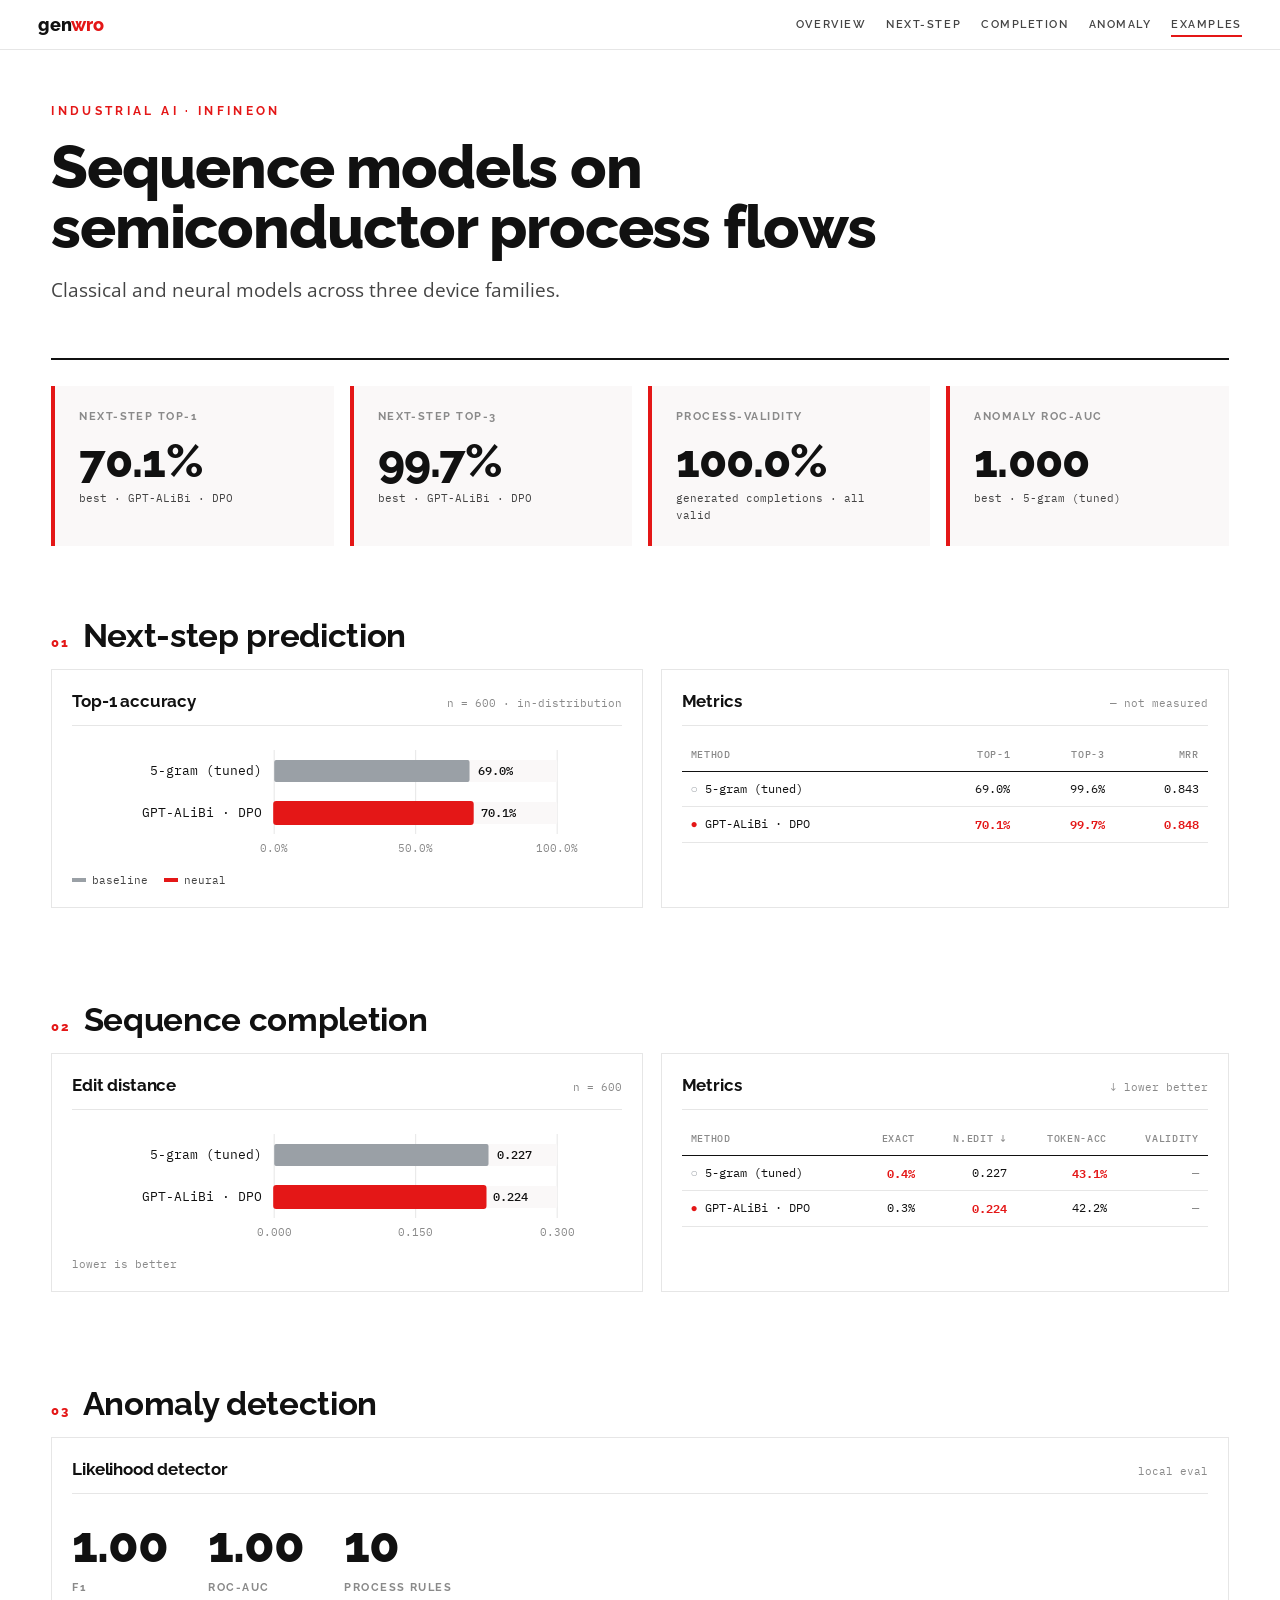
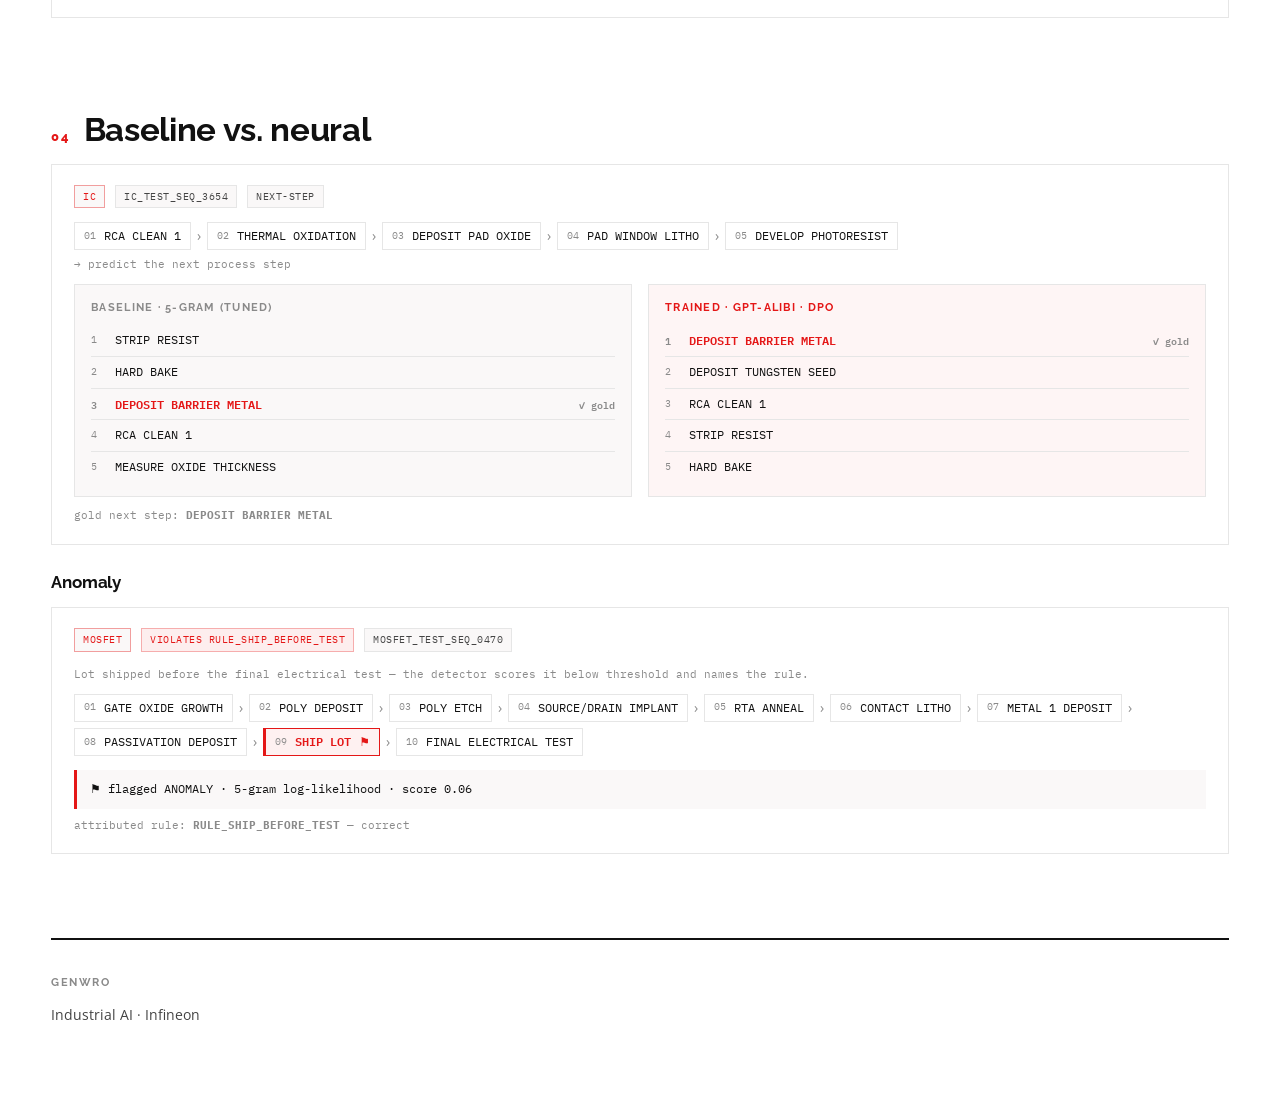
==== commit 32ae6c36: "dashboard: restore white/red/black minimal version" ====
--- a/dashboard/index.html
+++ b/dashboard/index.html
@@ -1,29 +1,29 @@
 <!DOCTYPE html>
 <html lang="en">
+
 <head>
   <meta charset="UTF-8" />
   <meta name="viewport" content="width=device-width, initial-scale=1.0" />
-  <title>Zero-Hack · Industrial Process-Logic Benchmark</title>
-  <meta name="description" content="Sequence models on semiconductor fabrication process logic: next-step prediction, completion, and rule-violation anomaly detection across MOSFET / IGBT / IC families, with a leave-one-family-out generalization test." />
+  <title>genwro · Industrial AI</title>
+  <meta name="description"
+    content="Sequence models on semiconductor process flows — next-step, completion, anomaly. IC / MOSFET / IGBT." />
   <link rel="preconnect" href="https://fonts.googleapis.com" />
   <link rel="preconnect" href="https://fonts.gstatic.com" crossorigin />
-  <link href="https://fonts.googleapis.com/css2?family=Raleway:wght@500;600;700;800&family=Open+Sans:wght@400;500;600&family=IBM+Plex+Mono:wght@400;500&display=swap" rel="stylesheet" />
+  <link
+    href="https://fonts.googleapis.com/css2?family=Open+Sans:wght@400;500;600;700&family=Raleway:wght@500;600;700;800&family=IBM+Plex+Mono:wght@400;500&display=swap"
+    rel="stylesheet" />
   <link rel="stylesheet" href="assets/css/styles.css" />
 </head>
+
 <body>
 
   <header class="topbar">
     <span class="brand">gen<span class="wro">wro</span></span>
-    <span class="doc">ZERO-HACK · ZH-01</span>
-    <span class="status"><span class="led"></span>Industrial AI</span>
     <nav>
       <a href="#overview">Overview</a>
-      <a href="#architecture">Architecture</a>
-      <a href="#gap">The gap</a>
-      <a href="#nextstep">Next-step</a>
+      <a href="#next-step">Next-step</a>
       <a href="#completion">Completion</a>
-      <a href="#anomaly">Anomaly · DPO</a>
-      <a href="#curves">Curves</a>
+      <a href="#anomaly">Anomaly</a>
       <a href="#examples">Examples</a>
     </nav>
   </header>
@@ -32,213 +32,93 @@
 
     <header class="masthead" id="overview">
       <div class="mast-main">
-        <div class="eyebrow">Zero One Hack_01 · Industrial AI · Infineon</div>
-        <h1 style="margin-top:16px">Does the model <em>learn</em> the process, or memorize it?</h1>
-        <p class="lede">A small GPT decoder against classical baselines on real fab process flows.
-          In distribution it flags rule violations almost perfectly. Move to an unseen device
-          family and that signal collapses. That gap is what this benchmark measures.</p>
-        <div class="spec">
-          <span>FAMILIES&nbsp; <b>MOSFET · IGBT · IC</b></span>
-          <span>VOCAB&nbsp; <b id="spec-vocab">≈198</b></span>
-          <span>DECODER&nbsp; <b id="spec-params">3.3M</b></span>
-          <span>SPLIT&nbsp; <b class="r">leave-one-family-out</b></span>
-        </div>
-        <div class="badge-note"><span class="dot"></span> figures transcribed from <code style="all:unset;font-family:inherit;color:var(--ink)">REPORT.md</code> · local holdout eval · official scorer pending</div>
-      </div>
-      <div class="mast-side">
-        <div id="hero-wafer"></div>
-        <div class="cap">wafer map · <b>red</b> = die flagged as a rule violation</div>
+        <div class="eyebrow">Industrial AI · Infineon</div>
+        <h1 style="margin-top:16px">Sequence models on semiconductor process flows</h1>
+        <p class="lede">Classical and neural models across three device families.</p>
       </div>
     </header>
 
-    <div class="ribbon">
-      <div class="rib-label">Canonical process flow · functional blocks · ~115-150 steps / sequence</div>
-      <div id="hero-flow"></div>
-    </div>
-
     <div class="kpis" id="kpis"></div>
 
-    <!-- 01 · ARCHITECTURE SWEEP -->
-    <section id="architecture" class="reveal">
-      <div class="sec-head"><span class="sec-num">01</span><h2>Picking the decoder</h2></div>
-      <p class="sec-lead">Five positional-encoding variants, scored on the leave-one-family-out split.
-        In distribution they tie: completion sits near 0.96 and anomaly AUC is near perfect for all of them.
-        The decision came from <em>out-of-distribution</em>. <b>GPT-ALiBi</b> takes the best OOD completion (0.806)
-        while keeping anomaly separation reasonable, so it is the chosen decoder for the rest of the report.</p>
-      <div class="grid c2u">
+    <section id="next-step" class="reveal">
+      <div class="sec-head"><span class="sec-num">01</span>
+        <h2>Next-step prediction</h2>
+      </div>
+      <div class="grid c2">
         <div class="panel">
-          <div class="p-head"><div class="ht"><span class="fig">FIG.1A</span><h3>Out-of-distribution · the deciding metrics</h3></div><span class="p-note">held-out family</span></div>
-          <div id="arch-bar"></div>
+          <div class="p-head">
+            <div class="ht">
+              <h3>Top-1 accuracy</h3>
+            </div><span class="p-note" id="ns-note"></span>
+          </div>
+          <div id="ns-bar"></div>
           <div class="legend">
-            <span><i class="sw-id"></i> OOD completion</span>
-            <span><i class="sw-red"></i> OOD anomaly ROC-AUC</span>
-            <span>▸ = chosen</span>
+            <span><i class="swatch-baseline"></i> baseline</span>
+            <span><i class="swatch-accent"></i> neural</span>
           </div>
         </div>
         <div class="panel">
-          <div class="p-head"><div class="ht"><span class="fig">FIG.1B</span><h3>Full sweep · ID vs OOD</h3></div><span class="p-note">5 variants</span></div>
-          <div id="arch-table"></div>
-        </div>
-      </div>
-    </section>
-
-    <!-- 02 · THE GENERALIZATION GAP -->
-    <section id="gap" class="reveal">
-      <div class="sec-head"><span class="sec-num">02</span><h2>The generalization gap</h2></div>
-      <p class="sec-lead">Same GPT-ALiBi decoder, two views: the two trained families (<b>ID</b>) and the held-out third (<b>OOD</b>).
-        Next-step prediction barely moves, because local transitions look alike across families. <em>Anomaly detection is what breaks.</em>
-        The ID-tuned threshold flags almost everything on a new family, so F1 falls toward the all-positive baseline and even
-        threshold-free ROC-AUC drops from near perfect to ~0.77.</p>
-      <div class="grid c2u">
-        <div class="panel">
-          <div class="p-head"><div class="ht"><span class="fig">FIG.2A</span><h3>ID → OOD · per metric</h3></div><span class="p-note">● light = ID · ● red = OOD</span></div>
-          <div class="gap-grid" id="gap-rows"></div>
-        </div>
-        <div class="callout" style="align-self:start">
-          <h4>Why it breaks</h4>
-          <p>A likelihood threshold calibrated on known families assumes the model assigns
-            similar scores to a valid sequence everywhere. On an <b>unseen family</b> the whole distribution shifts,
-            so the threshold mislabels valid flows as anomalies. <em>GPT-ALiBi and the 5-gram land in the same place
-            on OOD anomaly</em> (AUC 0.765 vs 0.769), so the neural model buys no advantage there. Fixing the threshold
-            transfer is the open problem.</p>
-        </div>
-      </div>
-    </section>
-
-    <!-- 03 · NEXT-STEP -->
-    <section id="nextstep" class="reveal">
-      <div class="sec-head"><span class="sec-num">03</span><h2>Next-step prediction</h2></div>
-      <p class="sec-lead">Apples-to-apples on the holdout split: the tuned 5-gram, the LSTM, and GPT-ALiBi finish within
-        a few tenths of a point. Ranking the next process step is the task where a classical model already does most of the work.</p>
-      <div class="grid c2u">
-        <div class="panel">
-          <div class="p-head"><div class="ht"><span class="fig">FIG.3A</span><h3>Top-1 accuracy · in-distribution</h3></div><span class="p-note" id="ns-note"></span></div>
-          <div id="ns-bar"></div>
-          <div class="legend">
-            <span><i class="sw-classic"></i> classical</span>
-            <span><i class="sw-id"></i> LSTM</span>
-            <span><i class="sw-red"></i> GPT-ALiBi</span>
+          <div class="p-head">
+            <div class="ht">
+              <h3>Metrics</h3>
+            </div><span class="p-note">— not measured</span>
           </div>
-        </div>
-        <div class="panel">
-          <div class="p-head"><div class="ht"><span class="fig">FIG.3B</span><h3>Full table · ID &amp; OOD</h3></div><span class="p-note">— = not measured</span></div>
           <div id="ns-table"></div>
         </div>
       </div>
     </section>
 
-    <!-- 04 · COMPLETION -->
     <section id="completion" class="reveal">
-      <div class="sec-head"><span class="sec-num">04</span><h2>Completion: the open problem</h2></div>
-      <p class="sec-lead">Every model emits <em>process-valid</em> flows: the validator passes 100% of decoded continuations.
-        Yet exact match stays near zero, because the sequences are long and many continuations are equally legal.
-        The remaining problem is matching the one held-out reference, not satisfying the rules.</p>
+      <div class="sec-head"><span class="sec-num">02</span>
+        <h2>Sequence completion</h2>
+      </div>
       <div class="grid c2">
         <div class="panel">
-          <div class="p-head"><div class="ht"><span class="fig">FIG.4A</span><h3>Process-validity vs exact-match</h3></div><span class="p-note">two ends of the same task</span></div>
-          <div class="stat-row" id="cp-stats"></div>
-          <p class="p-note" style="margin-top:14px;line-height:1.6">Valid but not identical: a reordering the
-            rules allow still scores 0 on exact match. See the worked example in §08.</p>
+          <div class="p-head">
+            <div class="ht">
+              <h3>Edit distance</h3>
+            </div><span class="p-note" id="cp-note"></span>
+          </div>
+          <div id="cp-bar"></div>
+          <div class="legend"><span class="muted">lower is better</span></div>
         </div>
         <div class="panel">
-          <div class="p-head"><div class="ht"><span class="fig">FIG.4B</span><h3>LSTM completion · teacher forcing vs scheduled sampling</h3></div><span class="p-note">↓ lower better</span></div>
+          <div class="p-head">
+            <div class="ht">
+              <h3>Metrics</h3>
+            </div><span class="p-note">↓ lower better</span>
+          </div>
           <div id="cp-table"></div>
         </div>
       </div>
     </section>
 
-    <!-- 05 · ANOMALY + DPO -->
     <section id="anomaly" class="reveal">
-      <div class="sec-head"><span class="sec-num">05</span><h2>Anomaly detection &amp; DPO</h2></div>
-      <p class="sec-lead">Plain sequence likelihood is a near-perfect in-distribution detector. Preference optimization (DPO)
-        on validity-labeled pairs <em>sharpens</em> that ID discrimination further, lifting ROC-AUC from 0.981 to 0.999.
-        It does not fix the OOD threshold transfer.</p>
-      <div class="grid c2u">
-        <div class="panel">
-          <div class="p-head"><div class="ht"><span class="fig">FIG.5A</span><h3>DPO · ID anomaly sharpening</h3></div><span class="p-note">SFT → +DPO</span></div>
-          <div id="dpo-bar"></div>
-          <div class="legend">
-            <span><i class="sw-classic"></i> SFT (phase-augmented)</span>
-            <span><i class="sw-red"></i> + DPO</span>
-          </div>
+      <div class="sec-head"><span class="sec-num">03</span>
+        <h2>Anomaly detection</h2>
+      </div>
+      <div class="panel">
+        <div class="p-head">
+          <div class="ht">
+            <h3>Likelihood detector</h3>
+          </div><span class="p-note">local eval</span>
         </div>
-        <div class="panel">
-          <div class="p-head"><div class="ht"><span class="fig">FIG.5B</span><h3>DPO · full matrix</h3></div><span class="p-note">mean over 3 holdouts</span></div>
-          <div id="dpo-table"></div>
-        </div>
+        <div class="stat-row" id="an-stats"></div>
       </div>
     </section>
 
-    <!-- 06 · LEARNING CURVES -->
-    <section id="curves" class="reveal">
-      <div class="sec-head"><span class="sec-num">06</span><h2>LSTM learning curves</h2></div>
-      <p class="sec-lead">Teacher forcing converges fast: train loss drops to ~0.34 over ten epochs while validation top-1
-        settles around <em>0.82</em>. Scheduled sampling tracks within a point on next-step, but that small edge did not carry
-        over to free-running completion, which is the metric that mattered.</p>
-      <div class="grid c2">
-        <div class="panel">
-          <div class="p-head"><div class="ht"><span class="fig">FIG.6A</span><h3>Validation Top-1 · TF vs scheduled sampling</h3></div><span class="p-note">10 epochs · mean over holdouts</span></div>
-          <div id="curve-top1"></div>
-          <div class="legend">
-            <span><i class="sw-red"></i> teacher forcing</span>
-            <span><i class="sw-id"></i> scheduled sampling</span>
-          </div>
-        </div>
-        <div class="panel">
-          <div class="p-head"><div class="ht"><span class="fig">FIG.6B</span><h3>Teacher forcing · loss</h3></div><span class="p-note">train vs validation</span></div>
-          <div id="curve-loss"></div>
-          <div class="legend">
-            <span><i class="sw-red"></i> train loss</span>
-            <span><i class="sw-id"></i> validation loss</span>
-          </div>
-        </div>
+    <section id="examples" class="reveal">
+      <div class="sec-head"><span class="sec-num">04</span>
+        <h2>Baseline vs. neural</h2>
       </div>
-    </section>
-
-    <!-- 07 · NEUROSYMBOLIC NOTE -->
-    <section class="reveal" style="padding-top:24px">
-      <div class="callout">
-        <h4>Footnote · neurosymbolic decoding</h4>
-        <p>Re-ranking the next-step distribution with the process rules at decode time changed <em>at most 6 of 2000</em>
-          predictions on any held-out family, and hard masking never moved the top-1 token. The augmented decoder already
-          keeps its high-probability candidates rule compliant, so the symbolic layer has nothing to correct at this stage.</p>
-      </div>
-    </section>
-
-    <!-- 08 · EXAMPLES -->
-    <section id="examples" class="reveal">
-      <div class="sec-head"><span class="sec-num">08</span><h2>Worked examples</h2></div>
-      <p class="sec-lead">Same input, classical baseline vs trained decoder, plus a flagged anomaly with its attributed rule.</p>
-      <h3 style="margin:6px 0 12px;font-size:15px;font-weight:600;color:var(--ink-soft)">Next-step · ranked candidates</h3>
       <div id="ex-nextstep"></div>
-      <h3 style="margin:24px 0 12px;font-size:15px;font-weight:600;color:var(--ink-soft)">Completion · valid but reordered</h3>
-      <div id="ex-completion"></div>
-      <h3 style="margin:24px 0 12px;font-size:15px;font-weight:600;color:var(--ink-soft)">Anomaly &amp; rule attribution</h3>
+      <h3 style="margin:24px 0 12px; font-size:17px; font-weight:700">Anomaly</h3>
       <div id="ex-anomaly"></div>
     </section>
 
     <footer>
-      <div class="cols">
-        <div>
-          <h4>genwro · Industrial AI · Infineon</h4>
-          <p>Static benchmark dashboard: no backend, one embedded data file, deploys to GitHub Pages.
-            Every figure is transcribed from <code>REPORT.md</code> and traceable to its source table.</p>
-          <div class="team" id="team" style="margin-top:14px"></div>
-        </div>
-        <div>
-          <h4>Reproduce</h4>
-          <div class="repro mono">
-            <code>uv sync</code><br/>
-            <code>sbatch slurm/run_holdout_gpt_alibi.sbatch</code><br/>
-            <code>sbatch slurm/train_gpt_dpo.sbatch</code>
-          </div>
-        </div>
-        <div>
-          <h4>Honest by construction</h4>
-          <p style="font-size:13.5px">ID numbers are strong; the OOD gap is real and unsolved.
-            This page reports both. See <code>REPORT.md</code> §3 for the full method.</p>
-        </div>
-      </div>
+      <h4>genwro</h4>
+      <p style="font-size:14px; color:var(--ink-soft)">Industrial AI · Infineon</p>
     </footer>
 
   </div>
@@ -247,4 +127,5 @@
   <script src="assets/js/charts.js"></script>
   <script src="assets/js/render.js"></script>
 </body>
-</html>
+
+</html>
--- a/dashboard/assets/css/styles.css
+++ b/dashboard/assets/css/styles.css
@@ -1,43 +1,32 @@
-/* ==========================================================================
-   Zero-Hack · fab-instrument dashboard
-   Brand: genwro.ai.pwr.edu.pl — signature red #e41717 on near-black,
-   Raleway (display) + Open Sans (body). ID reads cool/light, OOD reads red.
-   ========================================================================== */
-
 :root {
-  /* surfaces — warm near-black, layered */
-  --bg:        #0d0d0e;
-  --bg-2:      #0a0a0b;
-  --panel:     #161618;
-  --panel-2:   #1c1c1f;
-  --panel-hi:  #232327;
-
-  /* ink */
-  --ink:       #f3f1ec;
-  --ink-soft:  #c2bfb8;
-  --muted:     #807d76;
-  --faint:     #56544f;
-
-  /* lines */
-  --line:      rgba(255,255,255,.085);
-  --line-soft: rgba(255,255,255,.045);
-  --grid:      rgba(255,255,255,.022);
-
-  /* genwro red + family */
+  /* ---- presentation palette (1:1 with reports/genwro_presentation.html) ---- */
   --red:        #e41717;
-  --red-rgb:    228,23,23;
-  --red-bright: #ff3636;
-  --red-warm:   #e35052;
-  --red-deep:   #b30f0f;
-
-  /* semantic: ID = cool steel, OOD/anomaly = red */
-  --id:        #d7dde2;
-  --id-rgb:    215,221,226;
-  --id-deep:   #97a3ad;
-  --ok:        #4ea36a;
-  --ok-rgb:    78,163,106;
-
-  --maxw: 1660px;
+  --ink:        #111111;
+  --ink-soft:   #444444;
+  --muted:      #8a8a8a;
+  --line:       #e6e6e6;
+  --paper:      #ffffff;
+  --wash:       #faf8f8;
+
+  /* ---- compatibility aliases referenced by charts.js / existing selectors ---- */
+  --panel:      #ffffff;
+  --wafer-bg:   #faf8f8;
+  --rule:       #e6e6e6;
+  --rule-soft:  #f1f1f1;
+  --grid:       transparent;
+
+  --accent:     #e41717;
+  --accent-rgb: 228,23,23;
+  --accent-deep:#c00f0f;
+  --baseline:   #9aa0a6;
+  --baseline-rgb:154,160,166;
+  --oxide:      #e41717;
+  --oxide-rgb:  228,23,23;
+  --gold:       #e41717;
+  --green:      #444444;
+  --amber:      #8a8a8a;
+
+  --maxw: 1200px;
   --ease: cubic-bezier(.22,.61,.36,1);
 }
 
@@ -47,231 +36,184 @@
   margin: 0; color: var(--ink);
   font-family: "Open Sans", system-ui, sans-serif;
   font-size: 16px; line-height: 1.55; -webkit-font-smoothing: antialiased;
-  background-color: var(--bg);
-  background-image:
-    radial-gradient(900px 600px at 82% -8%, rgba(var(--red-rgb),.10), transparent 60%),
-    radial-gradient(700px 500px at 0% 4%, rgba(255,255,255,.025), transparent 55%),
-    linear-gradient(var(--grid) 1px, transparent 1px),
-    linear-gradient(90deg, var(--grid) 1px, transparent 1px);
-  background-size: auto, auto, 34px 34px, 34px 34px;
-  background-attachment: fixed, fixed, fixed, fixed;
-}
-/* faint scanline / grain overlay for the instrument feel */
-body::after {
-  content: ""; position: fixed; inset: 0; z-index: 999; pointer-events: none;
-  background: repeating-linear-gradient(0deg, rgba(0,0,0,.16) 0 1px, transparent 1px 3px);
-  mix-blend-mode: overlay; opacity: .35;
-}
-
+  background: var(--paper);
+}
 h1,h2,h3,h4 { font-family: "Raleway", system-ui, sans-serif; margin: 0; letter-spacing: -.01em; }
 .mono { font-family: "IBM Plex Mono", ui-monospace, Menlo, monospace; }
 .muted { color: var(--muted); }
-a { color: var(--red-warm); text-decoration: none; border-bottom: 1px solid rgba(var(--red-rgb),.4); }
-a:hover { color: var(--red-bright); border-bottom-color: var(--red-bright); }
+a { color: var(--red); text-decoration: none; border-bottom: 1px solid rgba(var(--accent-rgb),.35); }
+a:hover { border-bottom-color: var(--red); }
 .wrap { width: min(var(--maxw), 92vw); margin: 0 auto; }
-.eyebrow { font-family: "IBM Plex Mono", monospace; font-size: 11px; letter-spacing: .22em; text-transform: uppercase; color: var(--muted); }
-
-/* ---- top bar ---- */
+
+/* structural label / kicker treatment — Raleway, uppercase, wide tracking */
+.eyebrow {
+  font-family: "Raleway", sans-serif; font-weight: 700; font-size: 12px;
+  letter-spacing: .28em; text-transform: uppercase; color: var(--red);
+}
+
 .topbar {
-  position: sticky; top: 0; z-index: 50; display: flex; align-items: center; gap: 20px;
-  padding: 0 max(16px, 4vw); height: 52px;
-  background: rgba(13,13,14,.82); backdrop-filter: blur(12px) saturate(1.2);
-  border-bottom: 1px solid var(--line);
-}
-.topbar .brand { font-family: "Raleway", sans-serif; font-weight: 800; font-size: 19px; letter-spacing: -.02em; text-transform: lowercase; }
+  position: sticky; top: 0; z-index: 50; display: flex; align-items: center; gap: 18px;
+  padding: 0 max(16px, 3vw); height: 50px;
+  background: rgba(255,255,255,.92); backdrop-filter: blur(10px); border-bottom: 1px solid var(--line);
+}
+.topbar .brand { font-family: "Raleway", sans-serif; font-weight: 800; font-size: 18px; letter-spacing: -.02em; }
 .topbar .brand .wro { color: var(--red); }
-.topbar .doc { font-family: "IBM Plex Mono", monospace; font-size: 11px; color: var(--muted); letter-spacing: .06em; }
-.topbar .status { display: inline-flex; align-items: center; gap: 7px; font-family: "IBM Plex Mono", monospace; font-size: 10.5px; color: var(--red-warm); letter-spacing: .12em; text-transform: uppercase; }
-.topbar .status .led { width: 7px; height: 7px; border-radius: 50%; background: var(--red); box-shadow: 0 0 8px var(--red); animation: led 2.2s infinite; }
-@keyframes led { 0%{box-shadow:0 0 0 0 rgba(var(--red-rgb),.6),0 0 8px var(--red)} 70%{box-shadow:0 0 0 7px rgba(var(--red-rgb),0),0 0 8px var(--red)} 100%{box-shadow:0 0 0 0 rgba(var(--red-rgb),0),0 0 8px var(--red)} }
+.topbar .doc { font-family: "Raleway", sans-serif; font-weight: 600; font-size: 11px; color: var(--muted); letter-spacing: .14em; text-transform: uppercase; }
+.topbar .status { display: inline-flex; align-items: center; gap: 7px; font-family: "Raleway", sans-serif; font-weight: 600; font-size: 10.5px; color: var(--muted); letter-spacing: .14em; text-transform: uppercase; }
+.topbar .status .led { width: 7px; height: 7px; background: var(--red); animation: led 2.2s infinite; }
+@keyframes led { 0%{box-shadow:0 0 0 0 rgba(var(--accent-rgb),.5)} 70%{box-shadow:0 0 0 6px rgba(var(--accent-rgb),0)} 100%{box-shadow:0 0 0 0 rgba(var(--accent-rgb),0)} }
 .topbar nav { margin-left: auto; display: flex; gap: 20px; flex-wrap: wrap; }
-.topbar nav a { font-family: "IBM Plex Mono", monospace; font-size: 11px; letter-spacing: .08em; text-transform: uppercase; color: var(--ink-soft); border: none; padding: 4px 0; position: relative; }
+.topbar nav a { font-family: "Raleway", sans-serif; font-weight: 600; font-size: 11px; letter-spacing: .14em; text-transform: uppercase; color: var(--ink-soft); border: none; padding: 4px 0; position: relative; }
 .topbar nav a::after { content: ""; position: absolute; left: 0; bottom: 0; width: 0; height: 2px; background: var(--red); transition: width .22s var(--ease); }
-.topbar nav a:hover, .topbar nav a.active { color: var(--ink); }
 .topbar nav a:hover::after, .topbar nav a.active::after { width: 100%; }
-@media (max-width: 980px) { .topbar nav { display: none; } }
-
-/* ---- masthead ---- */
-.masthead { display: grid; grid-template-columns: 1fr auto; gap: 48px; align-items: center; padding: 58px 0 34px; border-bottom: 1px solid var(--line); }
-@media (max-width: 900px) { .masthead { grid-template-columns: 1fr; gap: 30px; } }
-.mast-main h1 { font-weight: 800; font-size: clamp(36px, 5.6vw, 72px); line-height: .96; letter-spacing: -.03em; max-width: 16ch; }
-.mast-main h1 em { font-style: normal; color: var(--red); position: relative; }
-.mast-main h1 em::after { content: ""; position: absolute; left: 0; right: 0; bottom: .08em; height: .08em; background: var(--red); opacity: .5; }
-.mast-main .lede { font-size: clamp(16px, 1.5vw, 20px); color: var(--ink-soft); max-width: 56ch; margin-top: 20px; }
-.spec { display: flex; flex-wrap: wrap; gap: 8px; margin: 24px 0 0; }
-.spec span { font-family: "IBM Plex Mono", monospace; font-size: 11.5px; border: 1px solid var(--line); background: rgba(255,255,255,.02); padding: 7px 12px; border-radius: 4px; color: var(--ink-soft); }
-.spec span b { color: var(--ink); font-weight: 600; }
-.spec span b.r { color: var(--red-warm); }
-.mast-side { display: flex; flex-direction: column; align-items: center; gap: 10px; width: 300px; }
-@media (max-width: 900px) { .mast-side { width: 240px; } }
+@media (max-width: 880px) { .topbar nav { display: none; } }
+
+.masthead { padding: 52px 0 34px; border-bottom: 2px solid var(--ink); }
+.mast-main h1 { font-weight: 800; font-size: clamp(34px, 5vw, 60px); line-height: 1.0; letter-spacing: -.02em; max-width: 24ch; }
+.mast-main h1 em { font-style: normal; color: var(--red); }
+.mast-main .lede { font-size: clamp(16px, 1.5vw, 20px); color: var(--ink-soft); max-width: 62ch; margin-top: 18px; }
+.spec { display: flex; flex-wrap: wrap; gap: 8px; margin: 22px 0 0; }
+.spec span { font-family: "IBM Plex Mono", monospace; font-size: 11.5px; border: 1px solid var(--line); background: var(--paper); padding: 7px 11px; color: var(--ink-soft); }
+.spec span b { color: var(--red); font-weight: 600; }
+.mast-side { display: flex; flex-direction: column; align-items: center; gap: 8px; width: 290px; }
+@media (max-width: 860px) { .mast-side { width: 230px; } }
 .mast-side .cap { font-family: "IBM Plex Mono", monospace; font-size: 10.5px; color: var(--muted); text-align: center; }
-.mast-side .cap b { color: var(--red-warm); }
-.badge-note { display: inline-flex; align-items: center; gap: 8px; margin-top: 20px; font-family: "IBM Plex Mono", monospace; font-size: 11px; color: var(--ink-soft); background: rgba(255,255,255,.02); border: 1px solid var(--line); border-radius: 4px; padding: 8px 13px; }
-.badge-note .dot { width: 7px; height: 7px; border-radius: 50%; background: var(--red); box-shadow: 0 0 6px var(--red); }
-
-/* ---- ribbon (process flow) ---- */
-.ribbon { padding: 22px 0 10px; border-bottom: 1px solid var(--line); }
-.ribbon .rib-label { font-family: "IBM Plex Mono", monospace; font-size: 10.5px; letter-spacing: .16em; text-transform: uppercase; color: var(--muted); margin-bottom: 12px; }
+
+.badge-note { display: inline-flex; align-items: center; gap: 8px; margin-top: 20px; font-family: "IBM Plex Mono", monospace; font-size: 11px; color: var(--ink-soft); background: var(--wash); border: 1px solid var(--line); padding: 8px 12px; }
+.badge-note .dot { width: 8px; height: 8px; background: var(--red); }
+
+.ribbon { padding: 20px 0 10px; border-bottom: 1px solid var(--line); }
+.ribbon .rib-label { font-family: "Raleway", sans-serif; font-weight: 700; font-size: 11px; letter-spacing: .18em; text-transform: uppercase; color: var(--muted); margin-bottom: 12px; }
 .zh-flow { display: flex; flex-wrap: wrap; align-items: stretch; gap: 6px; }
-.zh-flow-step { display: inline-flex; align-items: center; gap: 8px; padding: 6px 11px 6px 9px; background: var(--panel); border: 1px solid var(--line); border-left: 3px solid var(--fc); border-radius: 4px; }
-.zh-flow.compact .zh-flow-step { padding: 4px 8px 4px 7px; }
-.zh-flow-i { font-family: "IBM Plex Mono", monospace; font-size: 9.5px; color: var(--faint); }
-.zh-flow-l { font-family: "IBM Plex Mono", monospace; font-size: 11.5px; color: var(--ink-soft); white-space: nowrap; }
-.zh-flow-arrow { align-self: center; color: var(--faint); font-size: 14px; }
-.zh-flow-step.flag { border-color: var(--red); border-left-color: var(--red); background: rgba(var(--red-rgb),.13); box-shadow: 0 0 14px rgba(var(--red-rgb),.25); }
-.zh-flow-step.flag .zh-flow-l { color: var(--red-bright); font-weight: 600; }
-.zh-flow-x { color: var(--red-bright); font-size: 12px; }
-
-/* ---- KPI strip ---- */
-.kpis { display: grid; grid-template-columns: repeat(4, 1fr); gap: 14px; margin: 26px 0 8px; }
-@media (max-width: 860px) { .kpis { grid-template-columns: repeat(2,1fr); } }
-.kpi { position: relative; background: var(--panel); border: 1px solid var(--line); border-radius: 8px; padding: 18px 20px; overflow: hidden; }
-.kpi::before { content: ""; position: absolute; left: 0; top: 0; bottom: 0; width: 3px; background: var(--red); box-shadow: 0 0 12px rgba(var(--red-rgb),.5); }
-.kpi.id::before { background: var(--id); box-shadow: none; }
-.kpi .k-label { font-family: "IBM Plex Mono", monospace; font-size: 10px; letter-spacing: .12em; text-transform: uppercase; color: var(--muted); }
-.kpi .k-val { font-family: "Raleway", sans-serif; font-weight: 800; font-size: 46px; line-height: 1; margin: 12px 0 6px; font-variant-numeric: tabular-nums; letter-spacing: -.03em; color: var(--red-warm); }
-.kpi.id .k-val { color: var(--ink); }
+.zh-flow-step { display: inline-flex; align-items: center; gap: 8px; padding: 6px 11px; background: var(--paper); border: 1px solid var(--line); }
+.zh-flow.compact .zh-flow-step { padding: 4px 9px; }
+.zh-flow-i { font-family: "IBM Plex Mono", monospace; font-size: 9.5px; color: var(--muted); }
+.zh-flow-l { font-family: "IBM Plex Mono", monospace; font-size: 11.5px; color: var(--ink); white-space: nowrap; }
+.zh-flow-arrow { align-self: center; color: var(--muted); font-size: 14px; }
+.zh-flow-step.flag { border-color: var(--red); border-left: 3px solid var(--red); background: rgba(var(--oxide-rgb),.06); }
+.zh-flow-step.flag .zh-flow-l { color: var(--red); font-weight: 600; }
+.zh-flow-x { color: var(--red); font-size: 12px; }
+
+.evalbar { display: flex; flex-wrap: wrap; gap: 10px; align-items: center; padding: 11px 0; font-family: "IBM Plex Mono", monospace; font-size: 11.5px; color: var(--ink-soft); border-bottom: 1px solid var(--line); }
+.evalbar .eb-k { background: var(--ink); color: #fff; padding: 3px 8px; letter-spacing: .1em; font-size: 10px; }
+.evalbar .sep { color: var(--muted); }
+
+.kpis { display: grid; grid-template-columns: repeat(4, 1fr); gap: 16px; margin: 26px 0 8px; }
+@media (max-width: 820px) { .kpis { grid-template-columns: repeat(2,1fr); } }
+.kpi { background: var(--wash); border-left: 4px solid var(--red); padding: 22px 24px; }
+.kpi .k-label { font-family: "Raleway", sans-serif; font-weight: 700; font-size: 10.5px; letter-spacing: .14em; text-transform: uppercase; color: var(--muted); }
+.kpi .k-val { font-family: "Raleway", sans-serif; font-weight: 800; font-size: 46px; line-height: 1; margin: 14px 0 6px; font-variant-numeric: tabular-nums; letter-spacing: -.02em; color: var(--ink); }
+.kpi .k-val.accent { color: var(--ink); }
 .kpi .k-sub { font-family: "IBM Plex Mono", monospace; font-size: 11px; color: var(--ink-soft); }
 
-/* ---- sections ---- */
 section { padding: 56px 0 30px; }
-.sec-head { display: flex; align-items: baseline; gap: 16px; margin-bottom: 8px; }
-.sec-num { font-family: "IBM Plex Mono", monospace; font-size: 12px; color: var(--red); padding-top: 6px; }
-.sec-head h2 { font-weight: 700; font-size: clamp(24px, 2.8vw, 36px); letter-spacing: -.02em; }
-.sec-lead { color: var(--ink-soft); max-width: 78ch; margin: 6px 0 26px; font-size: 16.5px; }
-.sec-lead em { font-style: normal; color: var(--ink); font-weight: 600; }
-.sec-lead b { color: var(--red-warm); font-weight: 600; }
-
-.grid { display: grid; gap: 16px; }
-.grid.c2 { grid-template-columns: 1fr 1fr; }
-.grid.c2u { grid-template-columns: 1.05fr .95fr; }
-@media (max-width: 940px) { .grid.c2, .grid.c2u { grid-template-columns: 1fr; } }
-
-/* ---- panels ---- */
-.panel { background: var(--panel); border: 1px solid var(--line); border-radius: 8px; padding: 18px 20px; }
-.panel .p-head { display: flex; align-items: baseline; justify-content: space-between; gap: 12px; margin-bottom: 14px; padding-bottom: 11px; border-bottom: 1px solid var(--line-soft); }
-.panel .p-head .ht { display: flex; align-items: baseline; gap: 10px; }
-.fig { font-family: "IBM Plex Mono", monospace; font-size: 10px; letter-spacing: .08em; color: var(--red-warm); border: 1px solid rgba(var(--red-rgb),.4); border-radius: 3px; padding: 1px 6px; }
-.panel h3 { font-weight: 700; font-size: 16px; }
+.sec-head { display: flex; align-items: baseline; gap: 14px; margin-bottom: 8px; }
+.sec-num { font-family: "Raleway", sans-serif; font-weight: 800; font-size: 13px; color: var(--red); letter-spacing: .1em; padding-top: 6px; }
+.sec-head h2 { font-weight: 700; font-size: clamp(24px, 2.6vw, 36px); letter-spacing: -.01em; }
+.sec-lead { color: var(--ink-soft); max-width: 80ch; margin: 6px 0 26px; font-size: 17px; }
+.sec-lead em { font-style: italic; color: var(--ink); }
+
+.grid { display: grid; gap: 18px; }
+.grid.c2 { grid-template-columns: 1.02fr .98fr; }
+@media (max-width: 900px) { .grid.c2 { grid-template-columns: 1fr; } }
+
+.panel { background: var(--paper); border: 1px solid var(--line); padding: 18px 20px; }
+.panel .p-head { display: flex; align-items: baseline; justify-content: space-between; gap: 12px; margin-bottom: 14px; padding-bottom: 10px; border-bottom: 1px solid var(--line); }
+.panel .p-head .ht { display: flex; align-items: baseline; gap: 9px; }
+.fig { font-family: "IBM Plex Mono", monospace; font-size: 10px; letter-spacing: .08em; color: var(--red); border: 1px solid rgba(var(--accent-rgb),.4); padding: 1px 5px; }
+.panel h3 { font-weight: 700; font-size: 17px; }
 .p-note { font-family: "IBM Plex Mono", monospace; font-size: 10.5px; color: var(--muted); }
 
-/* ---- callout ---- */
-.callout { background: linear-gradient(180deg, rgba(var(--red-rgb),.06), transparent), var(--panel); border: 1px solid var(--line); border-left: 3px solid var(--red); border-radius: 8px; padding: 18px 20px; }
-.callout h4 { font-weight: 700; font-size: 14px; margin: 0 0 8px; font-family: "IBM Plex Mono", monospace; letter-spacing: .06em; text-transform: uppercase; color: var(--red-warm); }
-.callout p { font-size: 14.5px; color: var(--ink-soft); margin: 0; }
+.callout { background: var(--wash); border: 1px solid var(--line); border-left: 4px solid var(--red); padding: 18px 20px; }
+.callout h4 { font-family: "Raleway", sans-serif; font-weight: 700; font-size: 15px; margin: 0 0 6px; }
+.callout p { font-size: 14px; color: var(--ink-soft); margin: 0; }
 .callout p em { color: var(--ink); font-style: normal; font-weight: 600; }
-.callout p b { color: var(--red-warm); font-weight: 600; }
-
-/* ---- the gap rows ---- */
-.gap-grid { display: grid; gap: 12px; }
-.gap-row { display: grid; grid-template-columns: 190px 1fr; gap: 18px; align-items: center; padding: 14px 0; border-bottom: 1px solid var(--line-soft); }
-.gap-row:last-child { border-bottom: none; }
-@media (max-width: 720px) { .gap-row { grid-template-columns: 1fr; gap: 8px; } }
-.gap-name { font-weight: 600; font-size: 15px; }
-.gap-name .gn-note { display: block; font-family: "IBM Plex Mono", monospace; font-size: 10.5px; color: var(--muted); font-weight: 400; margin-top: 3px; }
-.gap-track { position: relative; height: 46px; }
-
-/* ---- stat row ---- */
-.stat-row { display: flex; gap: 40px; align-items: flex-end; flex-wrap: wrap; padding: 10px 0 4px; }
-.stat-v { font-family: "Raleway", sans-serif; font-weight: 800; font-size: 48px; line-height: 1; color: var(--red-warm); font-variant-numeric: tabular-nums; letter-spacing: -.03em; }
-.stat-v.id { color: var(--ink); }
-.stat-l { font-family: "IBM Plex Mono", monospace; font-size: 10.5px; letter-spacing: .1em; text-transform: uppercase; color: var(--muted); margin-top: 8px; }
-
-/* ---- legend ---- */
+
+.stat-row { display: flex; gap: 40px; align-items: flex-end; padding: 12px 0 4px; }
+.stat-v { font-family: "Raleway", sans-serif; font-weight: 800; font-size: 50px; line-height: 1; color: var(--ink); font-variant-numeric: tabular-nums; letter-spacing: -.02em; }
+.stat-l { font-family: "Raleway", sans-serif; font-weight: 700; font-size: 10.5px; letter-spacing: .14em; text-transform: uppercase; color: var(--muted); margin-top: 9px; }
+
 .legend { display: flex; gap: 16px; flex-wrap: wrap; font-family: "IBM Plex Mono", monospace; font-size: 11px; color: var(--ink-soft); margin-top: 12px; }
 .legend span { display: inline-flex; align-items: center; gap: 6px; }
-.legend i { width: 14px; height: 4px; border-radius: 2px; display: inline-block; }
-.sw-red { background: var(--red); } .sw-id { background: var(--id); }
-.sw-classic { background: var(--muted); } .sw-ok { background: var(--ok); }
-
-/* ---- svg primitives ---- */
+.legend i { width: 14px; height: 4px; display: inline-block; }
+.swatch-accent { background: var(--red); }
+.swatch-baseline { background: var(--baseline); }
+
 .zh-svg { display: block; overflow: visible; }
 .zh-axis { font-family: "IBM Plex Mono", monospace; font-size: 10.5px; fill: var(--muted); }
-.zh-grid { stroke: var(--line-soft); stroke-width: 1; }
-.zh-ref { stroke: var(--faint); stroke-dasharray: 2 3; stroke-width: 1; }
+.zh-grid { stroke: var(--line); stroke-width: 1; }
+.zh-ref { stroke: var(--muted); stroke-dasharray: 2 3; stroke-width: 1; }
 .zh-ref-label { font-family: "IBM Plex Mono", monospace; font-size: 9px; fill: var(--muted); }
-.zh-rowlabel { font-family: "IBM Plex Mono", monospace; font-size: 12.5px; fill: var(--ink-soft); }
-.zh-track { fill: rgba(255,255,255,.05); }
-.zh-fill { transform-box: fill-box; transform-origin: left center; transition: transform .65s var(--ease); }
-.zh-fill.best { filter: drop-shadow(0 0 6px rgba(var(--red-rgb),.55)); }
-.zh-bar:hover .zh-fill { filter: brightness(1.12); }
+.zh-rowlabel { font-family: "IBM Plex Mono", monospace; font-size: 12.5px; fill: var(--ink); }
+.zh-track { fill: var(--wash); }
+.zh-fill { transform-box: fill-box; transform-origin: left center; transition: transform .6s var(--ease); }
+.zh-fill.best { stroke: var(--red); stroke-width: 2; }
+.zh-bar:hover .zh-fill { filter: brightness(1.06); }
 .zh-val { font-family: "IBM Plex Mono", monospace; font-size: 12px; font-weight: 500; fill: var(--ink); font-variant-numeric: tabular-nums; }
-.zh-val.na { fill: var(--faint); }
-.zh-line { fill: none; stroke-width: 2; }
-.zh-dot { stroke: var(--bg); stroke-width: 1.5; }
-.zh-area { opacity: .12; }
-
-/* ---- tooltip ---- */
-.zh-tip { position: fixed; z-index: 1000; pointer-events: none; opacity: 0; background: var(--panel-hi); color: var(--ink); padding: 9px 12px; border-radius: 6px; border: 1px solid var(--line); font-family: "IBM Plex Mono", monospace; font-size: 11px; line-height: 1.5; box-shadow: 0 12px 34px rgba(0,0,0,.6); transition: opacity .12s; max-width: 280px; }
-.zh-tip b { color: var(--ink); } .zh-tip .muted { color: var(--muted); }
-
-/* ---- data tables ---- */
+.zh-val.na { fill: var(--muted); }
+.zh-wafer .zh-die.bad:hover { filter: brightness(1.1); }
+
+.zh-tip { position: fixed; z-index: 100; pointer-events: none; opacity: 0; background: var(--ink); color: #fff; padding: 8px 11px; font-family: "IBM Plex Mono", monospace; font-size: 11px; line-height: 1.45; box-shadow: 0 10px 30px rgba(0,0,0,.22); transition: opacity .12s; max-width: 260px; }
+.zh-tip b { color: #fff; } .zh-tip .muted { color: rgba(255,255,255,.6); }
+
 .dtable { width: 100%; border-collapse: collapse; font-family: "IBM Plex Mono", monospace; font-size: 12px; }
-.dtable caption { caption-side: top; text-align: left; font-size: 10px; letter-spacing: .08em; text-transform: uppercase; color: var(--muted); padding: 0 0 8px; }
-.dtable th { text-align: right; font-weight: 500; color: var(--muted); font-size: 9.5px; letter-spacing: .07em; text-transform: uppercase; padding: 8px 9px; border-bottom: 1px solid var(--line); }
+.dtable th { text-align: right; font-weight: 500; color: var(--muted); font-size: 9.5px; letter-spacing: .07em; text-transform: uppercase; padding: 8px 9px; border-bottom: 1px solid var(--ink); }
 .dtable th:first-child, .dtable td:first-child { text-align: left; }
-.dtable td { padding: 8px 9px; border-bottom: 1px solid var(--line-soft); text-align: right; font-variant-numeric: tabular-nums; color: var(--ink-soft); }
-.dtable tr:hover td { background: rgba(255,255,255,.025); }
+.dtable td { padding: 8px 9px; border-bottom: 1px solid var(--line); text-align: right; font-variant-numeric: tabular-nums; }
+.dtable tr:hover td { background: var(--wash); }
 .dtable td.m-name { color: var(--ink); }
-.dtable .kind-classic td.m-name::before { content: "○ "; color: var(--muted); }
-.dtable .kind-neural  td.m-name::before { content: "◐ "; color: var(--id-deep); }
-.dtable .kind-chosen  td.m-name::before { content: "● "; color: var(--red); }
-.dtable tr.view-sep td { border-top: 1px solid var(--line); }
-.dtable td.best { color: var(--red-warm); font-weight: 600; }
-.dtable td.na { color: var(--faint); }
-.dtable td.tag-cell { color: var(--muted); font-size: 10.5px; text-align: left; }
-
-/* ---- examples ---- */
-.example { background: var(--panel); border: 1px solid var(--line); border-radius: 8px; padding: 20px 22px; margin-bottom: 16px; }
+.dtable .kind-baseline td.m-name::before { content: "○ "; color: var(--baseline); }
+.dtable .kind-neural td.m-name::before { content: "● "; color: var(--red); }
+.dtable td.best { color: var(--red); font-weight: 600; }
+.dtable td.na { color: var(--muted); }
+
+.example { background: var(--paper); border: 1px solid var(--line); padding: 20px 22px; margin-bottom: 18px; }
 .ex-meta { display: flex; gap: 10px; align-items: center; flex-wrap: wrap; margin-bottom: 14px; }
-.tag { font-family: "IBM Plex Mono", monospace; font-size: 10px; letter-spacing: .05em; text-transform: uppercase; padding: 3px 9px; border-radius: 4px; background: rgba(255,255,255,.03); border: 1px solid var(--line); color: var(--ink-soft); }
-.tag.fam { color: var(--id); border-color: rgba(var(--id-rgb),.3); }
-.tag.rule { color: var(--red-bright); background: rgba(var(--red-rgb),.1); border-color: rgba(var(--red-rgb),.35); }
-.tag.ok { color: var(--ok); background: rgba(var(--ok-rgb),.1); border-color: rgba(var(--ok-rgb),.3); }
+.tag { font-family: "IBM Plex Mono", monospace; font-size: 10px; letter-spacing: .05em; text-transform: uppercase; padding: 3px 8px; background: var(--wash); border: 1px solid var(--line); color: var(--ink-soft); }
+.tag.fam { color: var(--red); border-color: rgba(var(--accent-rgb),.4); }
+.tag.rule { color: var(--red); background: rgba(var(--oxide-rgb),.07); border-color: rgba(var(--oxide-rgb),.3); }
+.tag.ok { color: var(--ink); background: var(--wash); border-color: var(--line); }
 .seq { display: flex; flex-wrap: wrap; gap: 5px; margin: 4px 0; }
-.step { font-family: "IBM Plex Mono", monospace; font-size: 11px; padding: 4px 9px; border-radius: 4px; background: rgba(255,255,255,.03); border: 1px solid var(--line); color: var(--ink-soft); white-space: nowrap; }
-.step.gold { background: rgba(var(--red-rgb),.12); border-color: rgba(var(--red-rgb),.45); color: var(--red-bright); font-weight: 600; }
-.step.bad { background: rgba(var(--red-rgb),.12); border-color: rgba(var(--red-rgb),.45); color: var(--red-bright); }
+.step { font-family: "IBM Plex Mono", monospace; font-size: 11px; padding: 4px 9px; background: var(--wash); border: 1px solid var(--line); color: var(--ink-soft); white-space: nowrap; }
+.step.gold { background: rgba(var(--accent-rgb),.08); border-color: rgba(var(--accent-rgb),.45); color: var(--red); font-weight: 600; }
+.step.bad { background: rgba(var(--oxide-rgb),.08); border-color: rgba(var(--oxide-rgb),.45); color: var(--red); }
 .vs { display: grid; grid-template-columns: 1fr 1fr; gap: 16px; }
 @media (max-width: 720px) { .vs { grid-template-columns: 1fr; } }
-.vs-col { border: 1px solid var(--line-soft); border-radius: 6px; padding: 13px 15px; background: rgba(255,255,255,.015); }
-.vs-col.train { background: rgba(var(--red-rgb),.05); border-color: rgba(var(--red-rgb),.2); }
-.vs-col h4 { font-family: "IBM Plex Mono", monospace; font-size: 10.5px; letter-spacing: .08em; text-transform: uppercase; margin: 0 0 10px; font-weight: 500; color: var(--muted); }
-.vs-col.train h4 { color: var(--red-warm); }
+.vs-col { border: 1px solid var(--line); padding: 14px 16px; }
+.vs-col.base { background: var(--wash); }
+.vs-col.train { background: rgba(var(--accent-rgb),.04); }
+.vs-col h4 { font-family: "Raleway", sans-serif; font-size: 10.5px; letter-spacing: .12em; text-transform: uppercase; margin: 0 0 10px; font-weight: 700; }
+.vs-col.base h4 { color: var(--muted); }
+.vs-col.train h4 { color: var(--red); }
 .ranklist { list-style: none; margin: 0; padding: 0; counter-reset: rk; }
-.ranklist li { display: flex; align-items: center; gap: 10px; padding: 6px 0; border-bottom: 1px solid var(--line-soft); font-family: "IBM Plex Mono", monospace; font-size: 12px; color: var(--ink-soft); }
+.ranklist li { display: flex; align-items: center; gap: 10px; padding: 6px 0; border-bottom: 1px solid var(--line); font-family: "IBM Plex Mono", monospace; font-size: 12px; }
 .ranklist li:last-child { border-bottom: none; }
-.ranklist li::before { counter-increment: rk; content: counter(rk); color: var(--faint); width: 14px; font-size: 9.5px; }
-.ranklist li.hit { color: var(--red-bright); font-weight: 600; }
-.ranklist li.hit::after { content: "✓ gold"; margin-left: auto; color: var(--ok); font-size: 9.5px; }
-.verdict { font-family: "IBM Plex Mono", monospace; font-size: 12px; padding: 10px 13px; border-radius: 5px; }
-.verdict.flag { background: rgba(var(--red-rgb),.1); color: var(--red-bright); border: 1px solid rgba(var(--red-rgb),.3); }
-
-/* ---- footer ---- */
-footer { border-top: 1px solid var(--line); margin-top: 36px; padding: 38px 0 72px; }
-footer .cols { display: grid; grid-template-columns: 1.5fr 1fr 1fr; gap: 30px; }
-@media (max-width: 800px) { footer .cols { grid-template-columns: 1fr; } }
-footer h4 { font-family: "IBM Plex Mono", monospace; font-size: 10.5px; letter-spacing: .1em; text-transform: uppercase; color: var(--muted); margin: 0 0 12px; font-weight: 500; }
-footer p { font-size: 14px; color: var(--ink-soft); }
-footer code { font-family: "IBM Plex Mono", monospace; font-size: 11.5px; background: rgba(255,255,255,.03); padding: 2px 6px; border-radius: 3px; border: 1px solid var(--line); color: var(--ink-soft); }
-footer .repro { font-size: 12.5px; line-height: 2; }
-footer .team { display: flex; flex-wrap: wrap; gap: 6px; }
-footer .team span { font-family: "IBM Plex Mono", monospace; font-size: 11.5px; color: var(--ink-soft); border: 1px solid var(--line); border-radius: 4px; padding: 4px 9px; }
-
-/* ---- reveal + page-load motion ---- */
-.reveal { opacity: 0; transform: translateY(14px); }
-.reveal.in { opacity: 1; transform: none; transition: opacity .55s var(--ease), transform .55s var(--ease); }
+.ranklist li::before { counter-increment: rk; content: counter(rk); color: var(--muted); width: 14px; font-size: 9.5px; }
+.ranklist li.hit { color: var(--red); font-weight: 600; }
+.ranklist li.hit::after { content: "✓ gold"; margin-left: auto; color: var(--muted); font-size: 9.5px; }
+.verdict { font-family: "IBM Plex Mono", monospace; font-size: 12px; padding: 10px 13px; border-left: 3px solid var(--red); }
+.verdict.ok { background: var(--wash); color: var(--ink); }
+
+footer { border-top: 2px solid var(--ink); margin-top: 36px; padding: 34px 0 64px; }
+footer .cols { display: grid; grid-template-columns: 1fr 1.4fr; gap: 30px; }
+@media (max-width: 760px) { footer .cols { grid-template-columns: 1fr; } }
+footer h4 { font-family: "Raleway", sans-serif; font-size: 10.5px; letter-spacing: .14em; text-transform: uppercase; color: var(--muted); margin: 0 0 12px; font-weight: 700; }
+footer code { font-family: "IBM Plex Mono", monospace; font-size: 11.5px; background: var(--wash); padding: 2px 6px; border: 1px solid var(--line); }
+footer .repro { font-size: 12.5px; line-height: 1.95; }
+
+.reveal { opacity: 0; transform: translateY(12px); }
+.reveal.in { opacity: 1; transform: none; transition: opacity .5s var(--ease), transform .5s var(--ease); }
+
 @keyframes flowin { from { opacity: 0; transform: translateY(6px); } to { opacity: 1; transform: none; } }
 @keyframes fadein { from { opacity: 0; } to { opacity: 1; } }
-@keyframes pop { from { opacity: 0; transform: translateY(12px); } to { opacity: 1; transform: none; } }
+@keyframes pop { from { opacity: 0; transform: translateY(10px); } to { opacity: 1; transform: none; } }
 .zh-flow-step { animation: flowin .42s var(--ease) both; }
-.zh-wafer { animation: fadein .8s ease both; }
-.mast-main h1 { animation: pop .7s var(--ease) both; }
-.mast-main .lede { animation: pop .7s var(--ease) .1s both; }
-.spec { animation: pop .6s var(--ease) .18s both; }
-.badge-note { animation: pop .6s var(--ease) .24s both; }
-.kpis .kpi { animation: pop .55s var(--ease) both; }
-.kpis .kpi:nth-child(2) { animation-delay: .07s; }
-.kpis .kpi:nth-child(3) { animation-delay: .14s; }
-.kpis .kpi:nth-child(4) { animation-delay: .21s; }
-@media (prefers-reduced-motion: reduce) { *, .zh-fill { animation: none !important; transition: none !important; transform: none !important; } body::after { display: none; } }
+.zh-wafer { animation: fadein .7s ease both; }
+.mast-main h1 { animation: pop .6s var(--ease) both; }
+.mast-main .lede { animation: pop .6s var(--ease) .08s both; }
+.spec { animation: pop .55s var(--ease) .14s both; }
+.kpis .kpi { animation: pop .5s var(--ease) both; }
+.kpis .kpi:nth-child(2) { animation-delay: .06s; }
+.kpis .kpi:nth-child(3) { animation-delay: .12s; }
+.kpis .kpi:nth-child(4) { animation-delay: .18s; }
+@media (prefers-reduced-motion: reduce) { *, .zh-fill { animation: none !important; transition: none !important; transform: none !important; } }
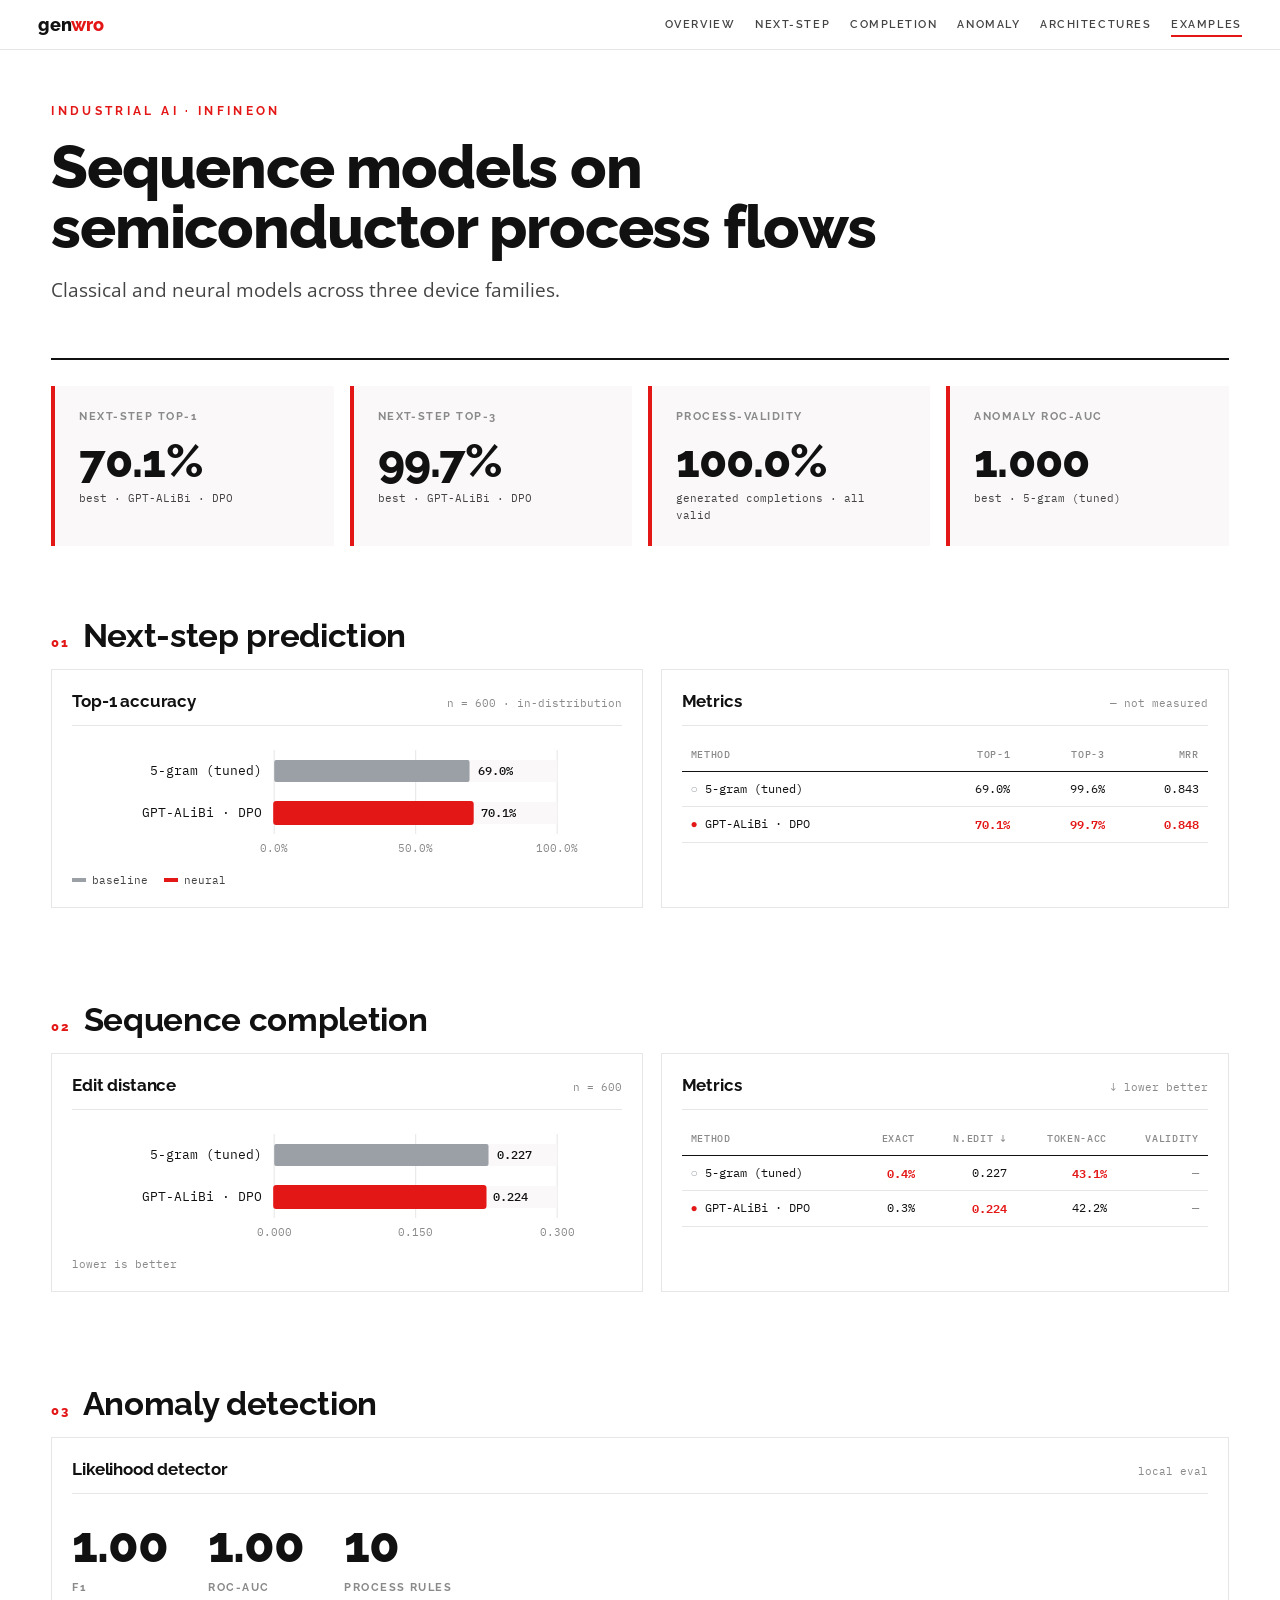
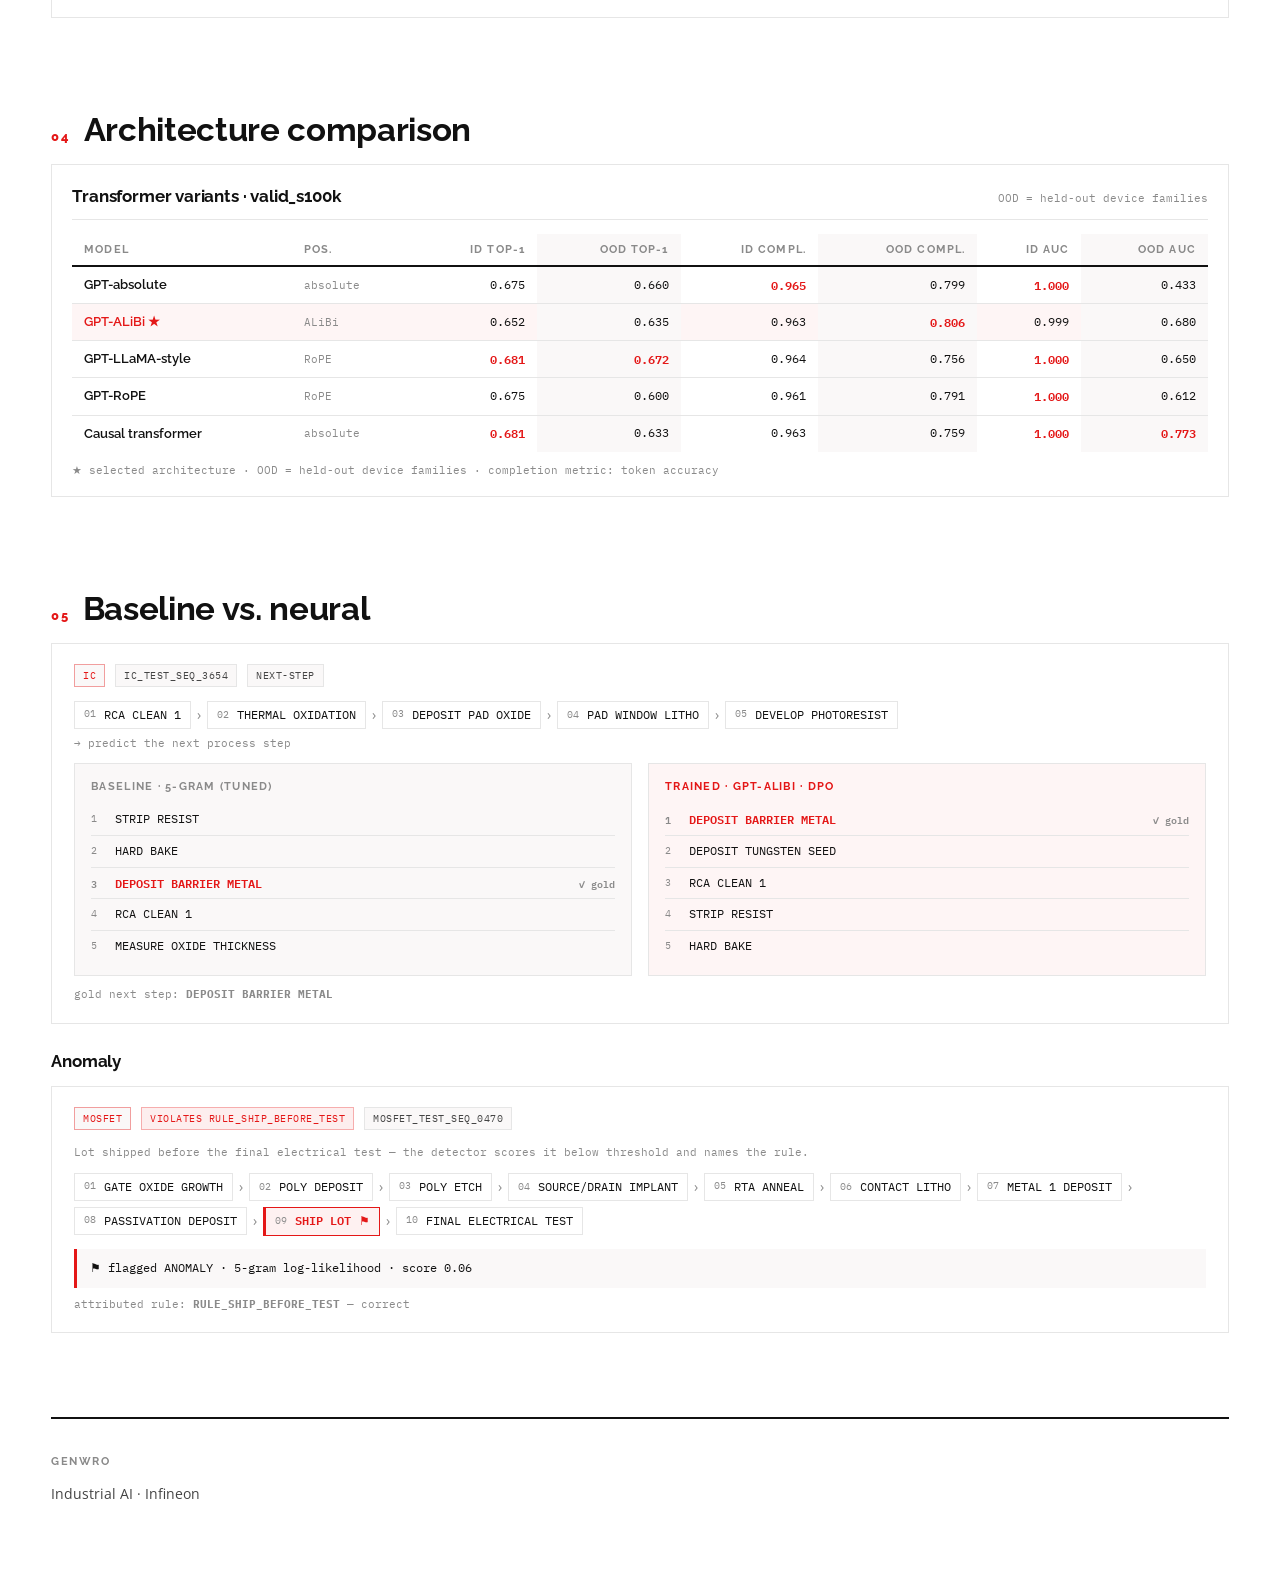
==== commit 6625363b: "dashboard: add architecture comparison section (05)" ====
--- a/dashboard/index.html
+++ b/dashboard/index.html
@@ -24,6 +24,7 @@
       <a href="#next-step">Next-step</a>
       <a href="#completion">Completion</a>
       <a href="#anomaly">Anomaly</a>
+      <a href="#arch">Architectures</a>
       <a href="#examples">Examples</a>
     </nav>
   </header>
@@ -107,8 +108,22 @@
       </div>
     </section>
 
+    <section id="arch" class="reveal">
+      <div class="sec-head"><span class="sec-num">04</span>
+        <h2>Architecture comparison</h2>
+      </div>
+      <div class="panel">
+        <div class="p-head">
+          <div class="ht">
+            <h3>Transformer variants · valid_s100k</h3>
+          </div><span class="p-note">OOD = held-out device families</span>
+        </div>
+        <div id="arch-table"></div>
+      </div>
+    </section>
+
     <section id="examples" class="reveal">
-      <div class="sec-head"><span class="sec-num">04</span>
+      <div class="sec-head"><span class="sec-num">05</span>
         <h2>Baseline vs. neural</h2>
       </div>
       <div id="ex-nextstep"></div>
--- a/dashboard/assets/css/styles.css
+++ b/dashboard/assets/css/styles.css
@@ -201,6 +201,19 @@
 footer code { font-family: "IBM Plex Mono", monospace; font-size: 11.5px; background: var(--wash); padding: 2px 6px; border: 1px solid var(--line); }
 footer .repro { font-size: 12.5px; line-height: 1.95; }
 
+.arch-tbl { width: 100%; border-collapse: collapse; font-family: "IBM Plex Mono", monospace; font-size: 12px; }
+.arch-tbl th { text-align: right; padding: 7px 12px; border-bottom: 2px solid var(--ink); font-family: "Raleway", sans-serif; font-size: 11px; letter-spacing: .1em; text-transform: uppercase; color: var(--muted); white-space: nowrap; }
+.arch-tbl th:first-child, .arch-tbl th:nth-child(2) { text-align: left; }
+.arch-tbl td { text-align: right; padding: 8px 12px; border-bottom: 1px solid var(--line); }
+.arch-tbl td:first-child, .arch-tbl td:nth-child(2) { text-align: left; }
+.arch-tbl .ood-col { background: var(--wash); }
+.arch-tbl .best-cell { color: var(--red); font-weight: 600; }
+.arch-tbl .arch-name { font-family: "Raleway", sans-serif; font-weight: 600; font-size: 13px; white-space: nowrap; }
+.arch-tbl .arch-name.sel { color: var(--red); }
+.arch-tbl .arch-pos { color: var(--muted); font-size: 11px; }
+.arch-tbl .arch-selected { background: rgba(228,23,23,.04); }
+.arch-tbl tr:last-child td { border-bottom: none; }
+
 .reveal { opacity: 0; transform: translateY(12px); }
 .reveal.in { opacity: 1; transform: none; transition: opacity .5s var(--ease), transform .5s var(--ease); }
 
